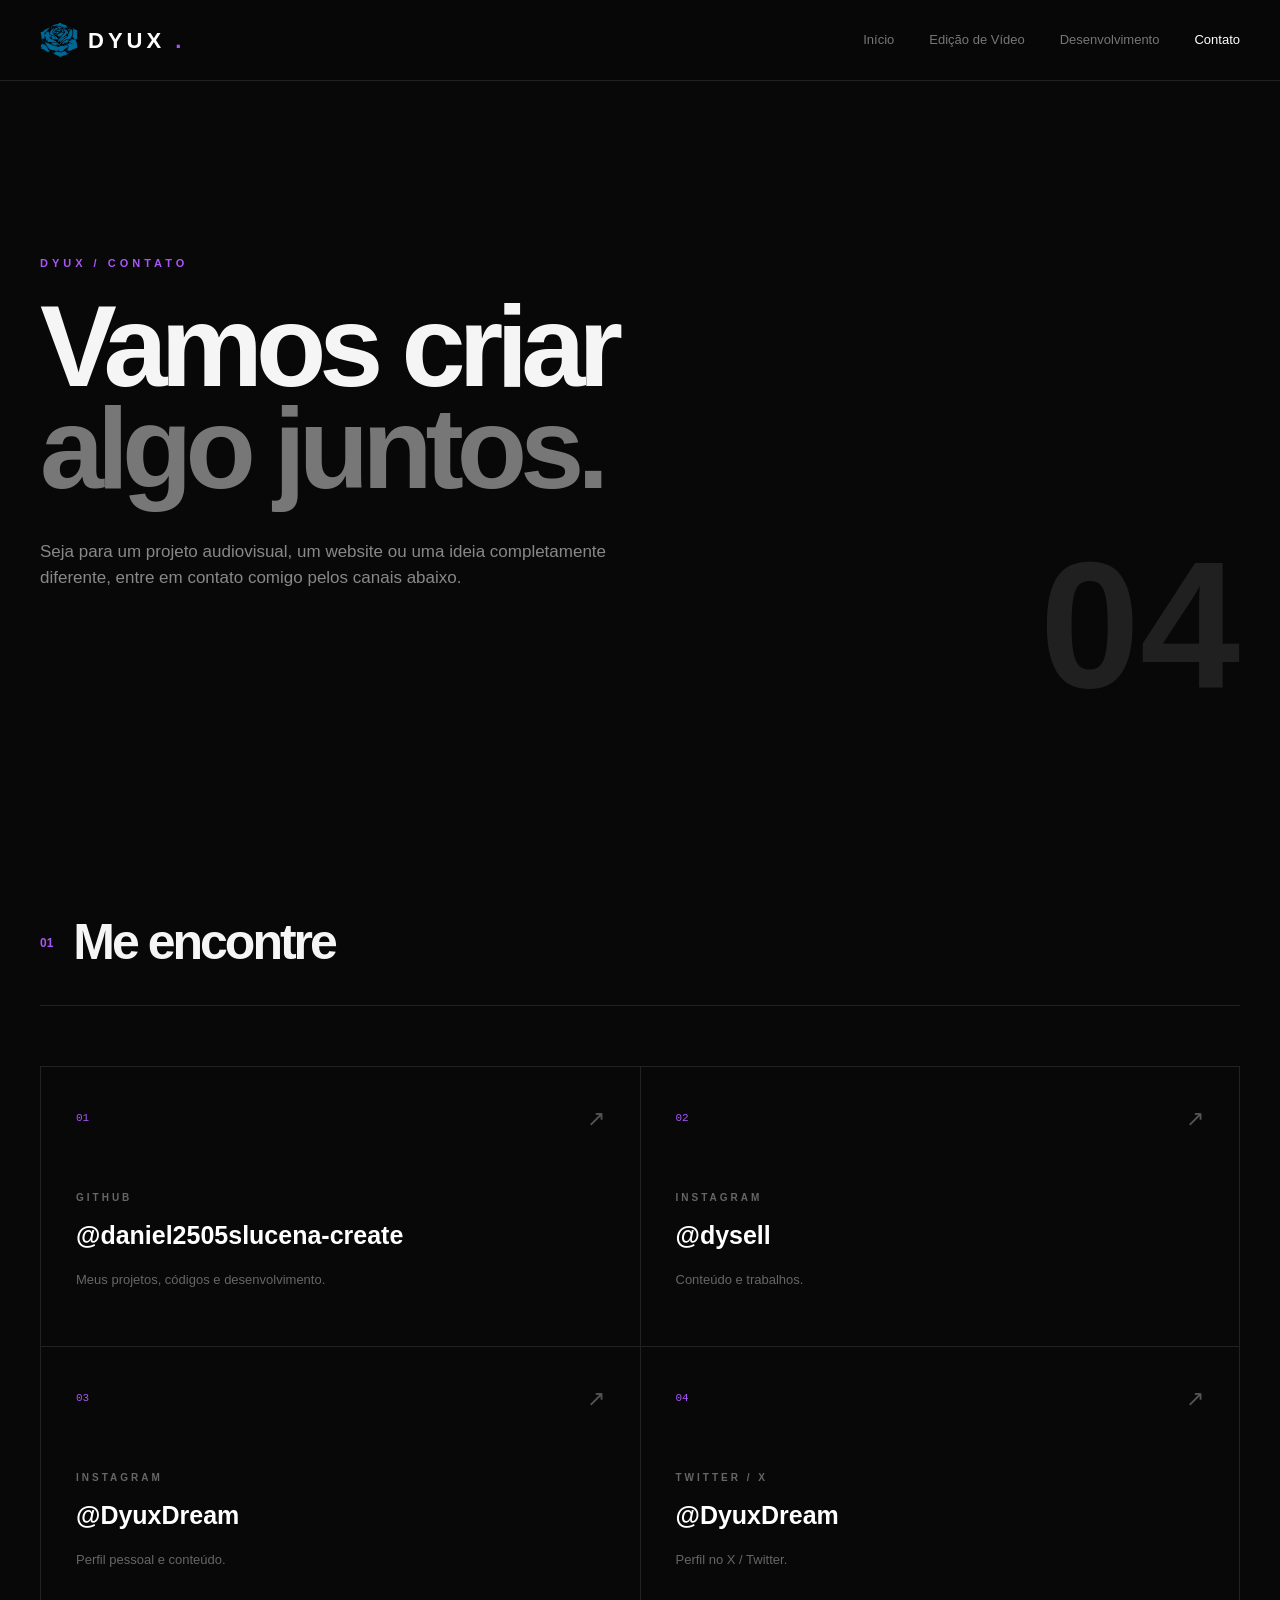
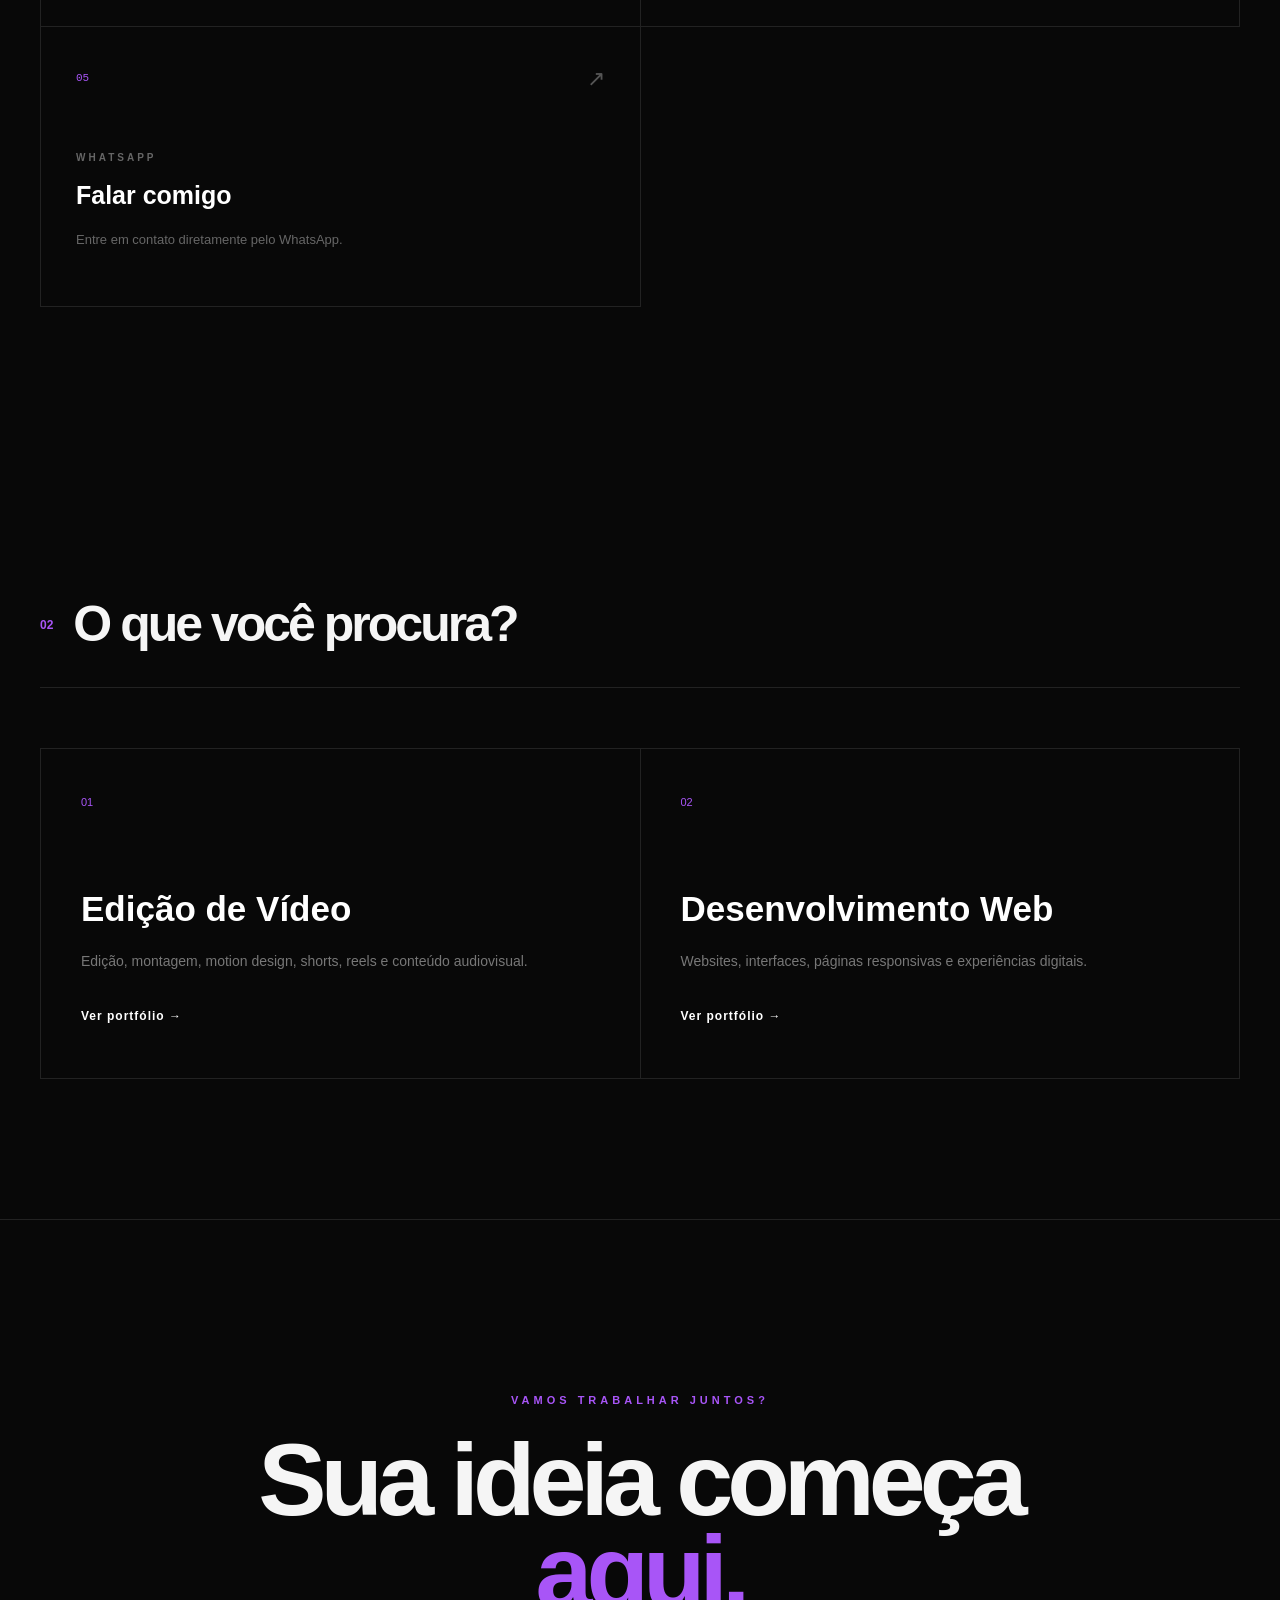
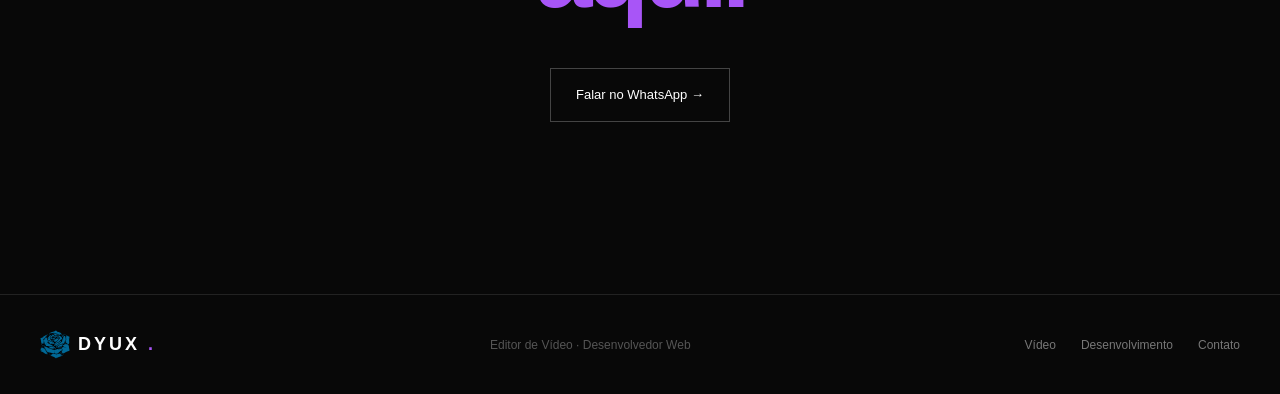
==== contato.html @ d44737e6 "v1" ====
<!DOCTYPE html>
<html lang="pt-BR">

<head>

    <meta charset="UTF-8">

    <meta name="viewport"
        content="width=device-width, initial-scale=1.0">

    <meta name="description"
        content="Entre em contato com Dyux para projetos de edição de vídeo e desenvolvimento web.">

    <title>Dyux — Contato</title>
    <link rel="icon" type="image/png" href="ado.png">

    <link rel="stylesheet" href="contato.css">

</head>


<body>


<header>

    <nav class="navbar">

        <a href="index.html" class="logo">

            <img src="ado.png" alt="Dyux">

            DYUX<span>.</span>

        </a>


        <div class="nav-links">

            <a href="index.html">
                Início
            </a>

            <a href="video.html">
                Edição de Vídeo
            </a>

            <a href="dev.html">
                Desenvolvimento
            </a>

            <a href="contato.html" class="active">
                Contato
            </a>

        </div>

    </nav>

</header>


<main>


<section class="contact-hero">

    <div class="hero-number">
        04
    </div>


    <p class="label">
        DYUX / CONTATO
    </p>


    <h1>

        Vamos criar

        <span>
            algo juntos.
        </span>

    </h1>


    <p class="hero-description">

        Seja para um projeto audiovisual,
        um website ou uma ideia completamente
        diferente, entre em contato comigo
        pelos canais abaixo.

    </p>

</section>


<section class="contacts">


    <div class="section-title">

        <span>
            01
        </span>

        <h2>
            Me encontre
        </h2>

    </div>


    <div class="contact-grid">


        <!-- GITHUB -->

        <a
            href="https://github.com/daniel2505slucena-create"
            target="_blank"
            rel="noopener noreferrer"
            class="contact-card">

            <div class="card-top">

                <span class="card-number">
                    01
                </span>

                <span class="arrow">
                    ↗
                </span>

            </div>


            <p>
                GITHUB
            </p>


            <h3>
                @daniel2505slucena-create
            </h3>


            <span class="card-description">
                Meus projetos, códigos e desenvolvimento.
            </span>

        </a>


        <!-- INSTAGRAM DYSELL -->

        <a
            href="https://instagram.com/dysell"
            target="_blank"
            rel="noopener noreferrer"
            class="contact-card">

            <div class="card-top">

                <span class="card-number">
                    02
                </span>

                <span class="arrow">
                    ↗
                </span>

            </div>


            <p>
                INSTAGRAM
            </p>


            <h3>
                @dysell
            </h3>


            <span class="card-description">
                Conteúdo e trabalhos.
            </span>

        </a>


        <!-- INSTAGRAM DYUXDREAM -->

        <a
            href="https://instagram.com/DyuxDream"
            target="_blank"
            rel="noopener noreferrer"
            class="contact-card">

            <div class="card-top">

                <span class="card-number">
                    03
                </span>

                <span class="arrow">
                    ↗
                </span>

            </div>


            <p>
                INSTAGRAM
            </p>


            <h3>
                @DyuxDream
            </h3>


            <span class="card-description">
                Perfil pessoal e conteúdo.
            </span>

        </a>


        <!-- TWITTER -->

        <a
            href="https://x.com/DyuxDream"
            target="_blank"
            rel="noopener noreferrer"
            class="contact-card">

            <div class="card-top">

                <span class="card-number">
                    04
                </span>

                <span class="arrow">
                    ↗
                </span>

            </div>


            <p>
                TWITTER / X
            </p>


            <h3>
                @DyuxDream
            </h3>


            <span class="card-description">
                Perfil no X / Twitter.
            </span>

        </a>


        <!-- WHATSAPP -->

        <a
            href="https://wa.me/5511976371701"
            target="_blank"
            rel="noopener noreferrer"
            class="contact-card">

            <div class="card-top">

                <span class="card-number">
                    05
                </span>

                <span class="arrow">
                    ↗
                </span>

            </div>


            <p>
                WHATSAPP
            </p>


            <h3>
                Falar comigo
            </h3>


            <span class="card-description">
                Entre em contato diretamente pelo WhatsApp.
            </span>

        </a>


    </div>

</section>


<section class="services">


    <div class="section-title">

        <span>
            02
        </span>

        <h2>
            O que você procura?
        </h2>

    </div>


    <div class="services-grid">


        <a
            href="video.html"
            class="service">

            <span>
                01
            </span>

            <h3>
                Edição de Vídeo
            </h3>

            <p>
                Edição, montagem, motion design,
                shorts, reels e conteúdo audiovisual.
            </p>

            <strong>
                Ver portfólio →
            </strong>

        </a>


        <a
            href="dev.html"
            class="service">

            <span>
                02
            </span>

            <h3>
                Desenvolvimento Web
            </h3>

            <p>
                Websites, interfaces, páginas
                responsivas e experiências digitais.
            </p>

            <strong>
                Ver portfólio →
            </strong>

        </a>


    </div>

</section>


<section class="cta">

    <p class="label">
        VAMOS TRABALHAR JUNTOS?
    </p>


    <h2>

        Sua ideia começa

        <span>
            aqui.
        </span>

    </h2>


    <a
        href="https://wa.me/5511976371701"
        target="_blank"
        rel="noopener noreferrer"
        class="cta-button">

        Falar no WhatsApp →

    </a>

</section>


</main>


<footer>

    <div class="footer-logo">

        <img src="ado.png" alt="Dyux">

        DYUX<span>.</span>

    </div>


    <p>
        Editor de Vídeo · Desenvolvedor Web
    </p>


    <div class="footer-links">

        <a href="video.html">
            Vídeo
        </a>

        <a href="dev.html">
            Desenvolvimento
        </a>

        <a href="contato.html">
            Contato
        </a>

    </div>

</footer>


</body>
</html>
---- contato.css ----
* {
    margin: 0;
    padding: 0;
    box-sizing: border-box;
}

html {
    scroll-behavior: smooth;
}

body {
    background: #080808;
    color: #f5f5f5;

    font-family: Arial, Helvetica, sans-serif;

    line-height: 1.5;
}


/* NAVBAR */

header {
    position: fixed;

    top: 0;
    left: 0;

    width: 100%;

    z-index: 1000;

    background: rgba(8, 8, 8, 0.85);

    backdrop-filter: blur(15px);

    border-bottom: 1px solid #222;
}

.navbar {
    max-width: 1400px;

    height: 80px;

    margin: auto;

    padding: 0 40px;

    display: flex;

    align-items: center;

    justify-content: space-between;
}

.logo {
    display: flex;

    align-items: center;

    gap: 10px;

    color: white;

    text-decoration: none;

    font-size: 22px;

    font-weight: 900;

    letter-spacing: 4px;
}

.logo img {
    width: 38px;
    height: 38px;

    object-fit: contain;
}

.logo span,
.footer-logo span {
    color: #a855f7;
}

.nav-links {
    display: flex;

    gap: 35px;
}

.nav-links a {
    color: #777;

    text-decoration: none;

    font-size: 13px;

    transition: 0.3s;
}

.nav-links a:hover,
.nav-links a.active {
    color: white;
}


/* HERO */

.contact-hero {
    min-height: 85vh;

    max-width: 1400px;

    margin: auto;

    padding: 180px 40px 100px;

    position: relative;

    display: flex;

    flex-direction: column;

    justify-content: center;
}

.label {
    color: #a855f7;

    font-size: 11px;

    font-weight: bold;

    letter-spacing: 4px;

    margin-bottom: 25px;
}

.contact-hero h1 {
    max-width: 1000px;

    font-size: clamp(65px, 9vw, 125px);

    line-height: 0.88;

    letter-spacing: -7px;
}

.contact-hero h1 span {
    display: block;

    color: #777;
}

.hero-description {
    max-width: 600px;

    margin-top: 40px;

    color: #888;

    font-size: 17px;
}

.hero-number {
    position: absolute;

    right: 40px;

    bottom: 50px;

    color: #202020;

    font-size: 180px;

    font-weight: 900;

    line-height: 1;
}


/* SEÇÕES */

.contacts,
.services {
    max-width: 1400px;

    margin: auto;

    padding: 140px 40px;
}

.section-title {
    display: flex;

    align-items: center;

    gap: 20px;

    margin-bottom: 60px;

    padding-bottom: 25px;

    border-bottom: 1px solid #222;
}

.section-title span {
    color: #a855f7;

    font-size: 12px;

    font-weight: bold;
}

.section-title h2 {
    font-size: 50px;

    letter-spacing: -3px;
}


/* CONTATOS */

.contact-grid {
    display: grid;

    grid-template-columns: repeat(2, 1fr);

    border-top: 1px solid #222;

    border-left: 1px solid #222;
}

.contact-card {
    min-height: 280px;

    padding: 35px;

    border-right: 1px solid #222;

    border-bottom: 1px solid #222;

    text-decoration: none;

    color: white;

    transition: 0.4s;
}

.contact-card:hover {
    background: #101010;

    transform: translateY(-5px);
}

.card-top {
    display: flex;

    align-items: center;

    justify-content: space-between;
}

.card-number {
    color: #a855f7;

    font-size: 11px;

    font-family: monospace;
}

.arrow {
    color: #555;

    font-size: 22px;

    transition: 0.3s;
}

.contact-card:hover .arrow {
    color: #a855f7;

    transform: translate(5px, -5px);
}

.contact-card > p {
    margin-top: 55px;

    color: #666;

    font-size: 10px;

    font-weight: bold;

    letter-spacing: 3px;
}

.contact-card h3 {
    margin-top: 12px;

    font-size: 25px;

    word-break: break-word;
}

.card-description {
    display: block;

    margin-top: 15px;

    color: #666;

    font-size: 13px;
}


/* SERVIÇOS */

.services-grid {
    display: grid;

    grid-template-columns: 1fr 1fr;

    border-top: 1px solid #222;

    border-left: 1px solid #222;
}

.service {
    min-height: 330px;

    padding: 40px;

    color: white;

    text-decoration: none;

    border-right: 1px solid #222;

    border-bottom: 1px solid #222;

    transition: 0.4s;
}

.service:hover {
    background: #101010;
}

.service > span {
    color: #a855f7;

    font-size: 11px;
}

.service h3 {
    margin-top: 70px;

    font-size: 35px;
}

.service p {
    max-width: 450px;

    margin-top: 15px;

    color: #777;

    font-size: 14px;
}

.service strong {
    display: block;

    margin-top: 35px;

    font-size: 12px;

    letter-spacing: 1px;
}

.service:hover strong {
    color: #a855f7;
}


/* CTA */

.cta {
    min-height: 75vh;

    padding: 150px 40px;

    border-top: 1px solid #222;

    display: flex;

    flex-direction: column;

    align-items: center;

    justify-content: center;

    text-align: center;
}

.cta h2 {
    max-width: 1000px;

    font-size: clamp(60px, 8vw, 110px);

    line-height: 0.9;

    letter-spacing: -6px;

    margin-bottom: 50px;
}

.cta h2 span {
    display: block;

    color: #a855f7;
}

.cta-button {
    padding: 16px 25px;

    border: 1px solid #444;

    color: white;

    text-decoration: none;

    font-size: 13px;

    transition: 0.3s;
}

.cta-button:hover {
    background: #a855f7;

    border-color: #a855f7;
}


/* FOOTER */

footer {
    min-height: 100px;

    padding: 30px 40px;

    border-top: 1px solid #222;

    display: flex;

    align-items: center;

    justify-content: space-between;

    color: #555;

    font-size: 12px;
}

.footer-logo {
    display: flex;

    align-items: center;

    gap: 8px;

    color: white;

    font-size: 18px;

    font-weight: bold;

    letter-spacing: 3px;
}

.footer-logo img {
    width: 30px;
    height: 30px;

    object-fit: contain;
}

.footer-links {
    display: flex;

    gap: 25px;
}

.footer-links a {
    color: #777;

    text-decoration: none;
}

.footer-links a:hover {
    color: white;
}


/* MOBILE */

@media (max-width: 800px) {

    .navbar {
        padding: 0 20px;
    }

    .nav-links {
        display: none;
    }

    .contact-hero {
        padding: 140px 25px 80px;
    }

    .contact-hero h1 {
        font-size: 58px;

        letter-spacing: -4px;
    }

    .hero-number {
        font-size: 100px;

        right: 20px;
    }

    .contacts,
    .services {
        padding: 100px 25px;
    }

    .section-title h2 {
        font-size: 40px;
    }

    .contact-grid,
    .services-grid {
        grid-template-columns: 1fr;
    }

    .contact-card {
        min-height: 240px;
    }

    .service {
        min-height: 280px;
    }

    .cta {
        padding: 120px 25px;
    }

    .cta h2 {
        font-size: 58px;

        letter-spacing: -4px;
    }

    footer {
        padding: 30px 25px;

        flex-direction: column;

        gap: 20px;
    }

}
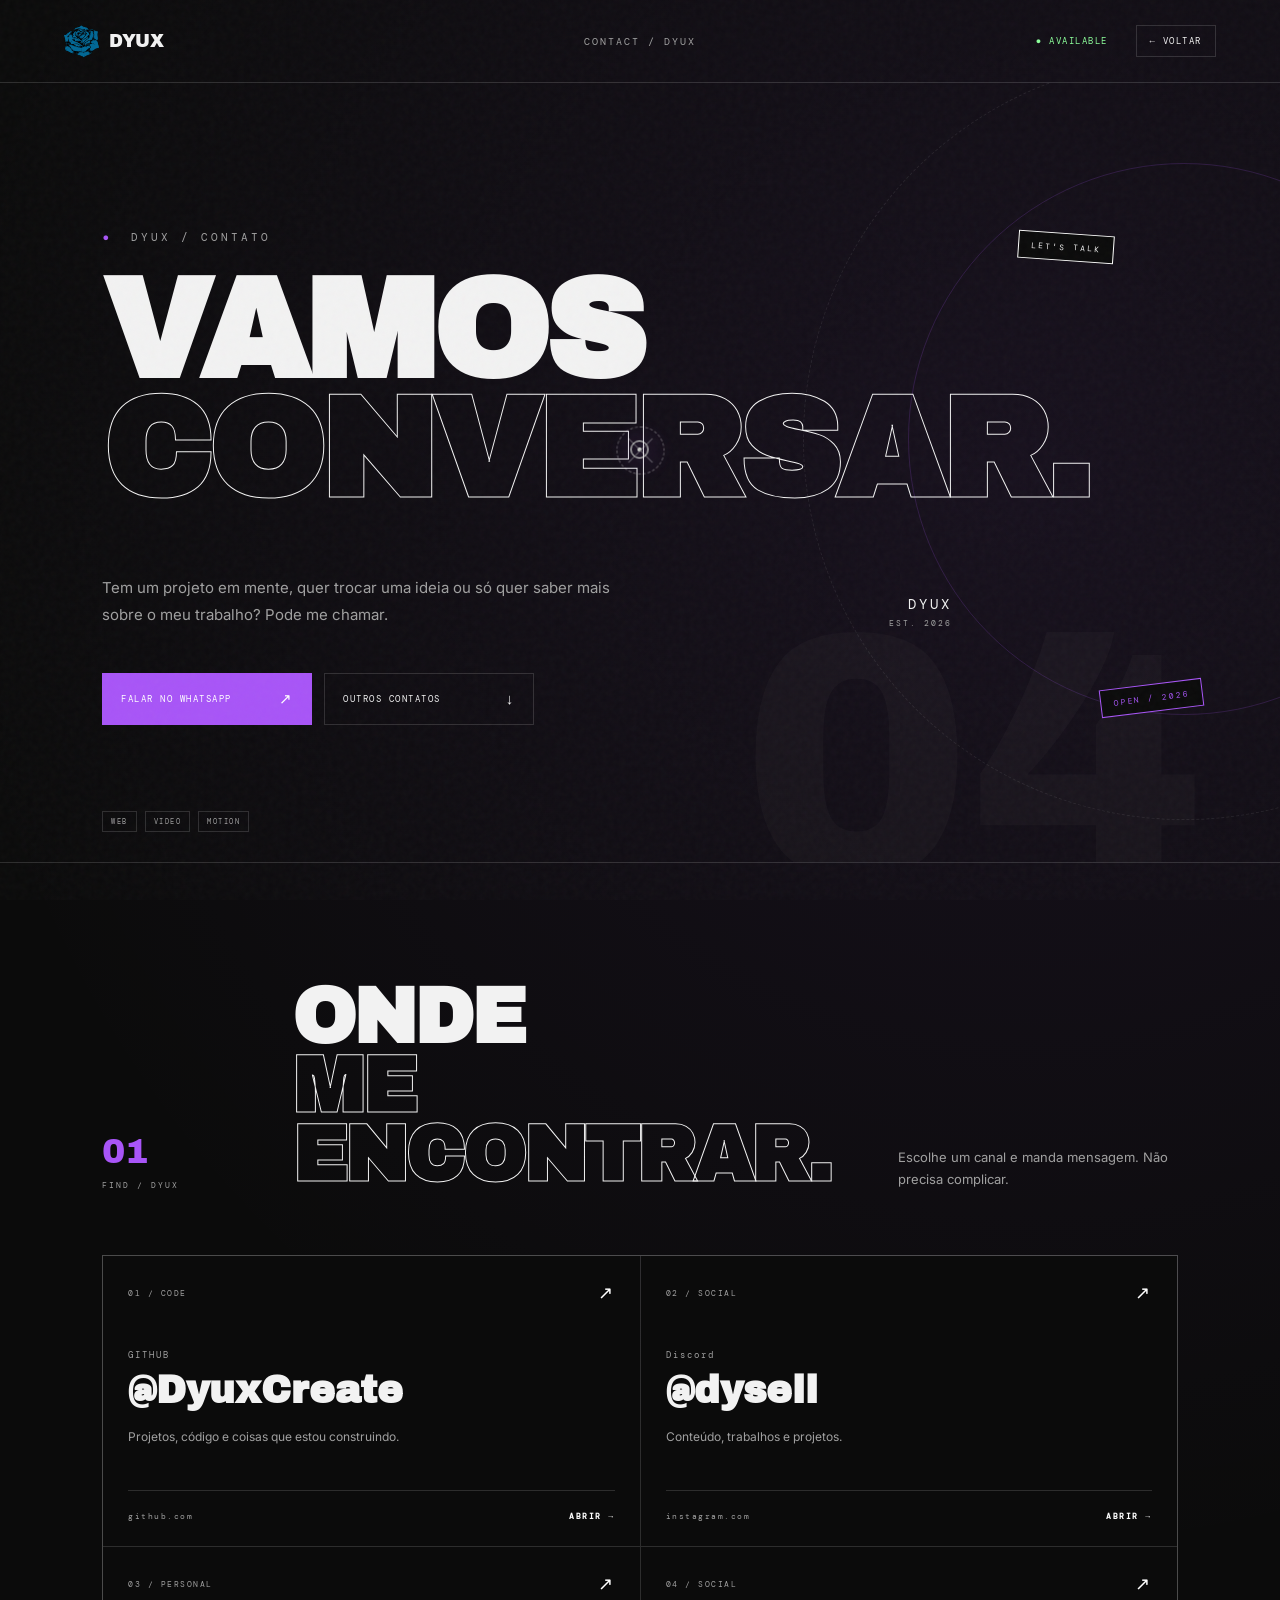
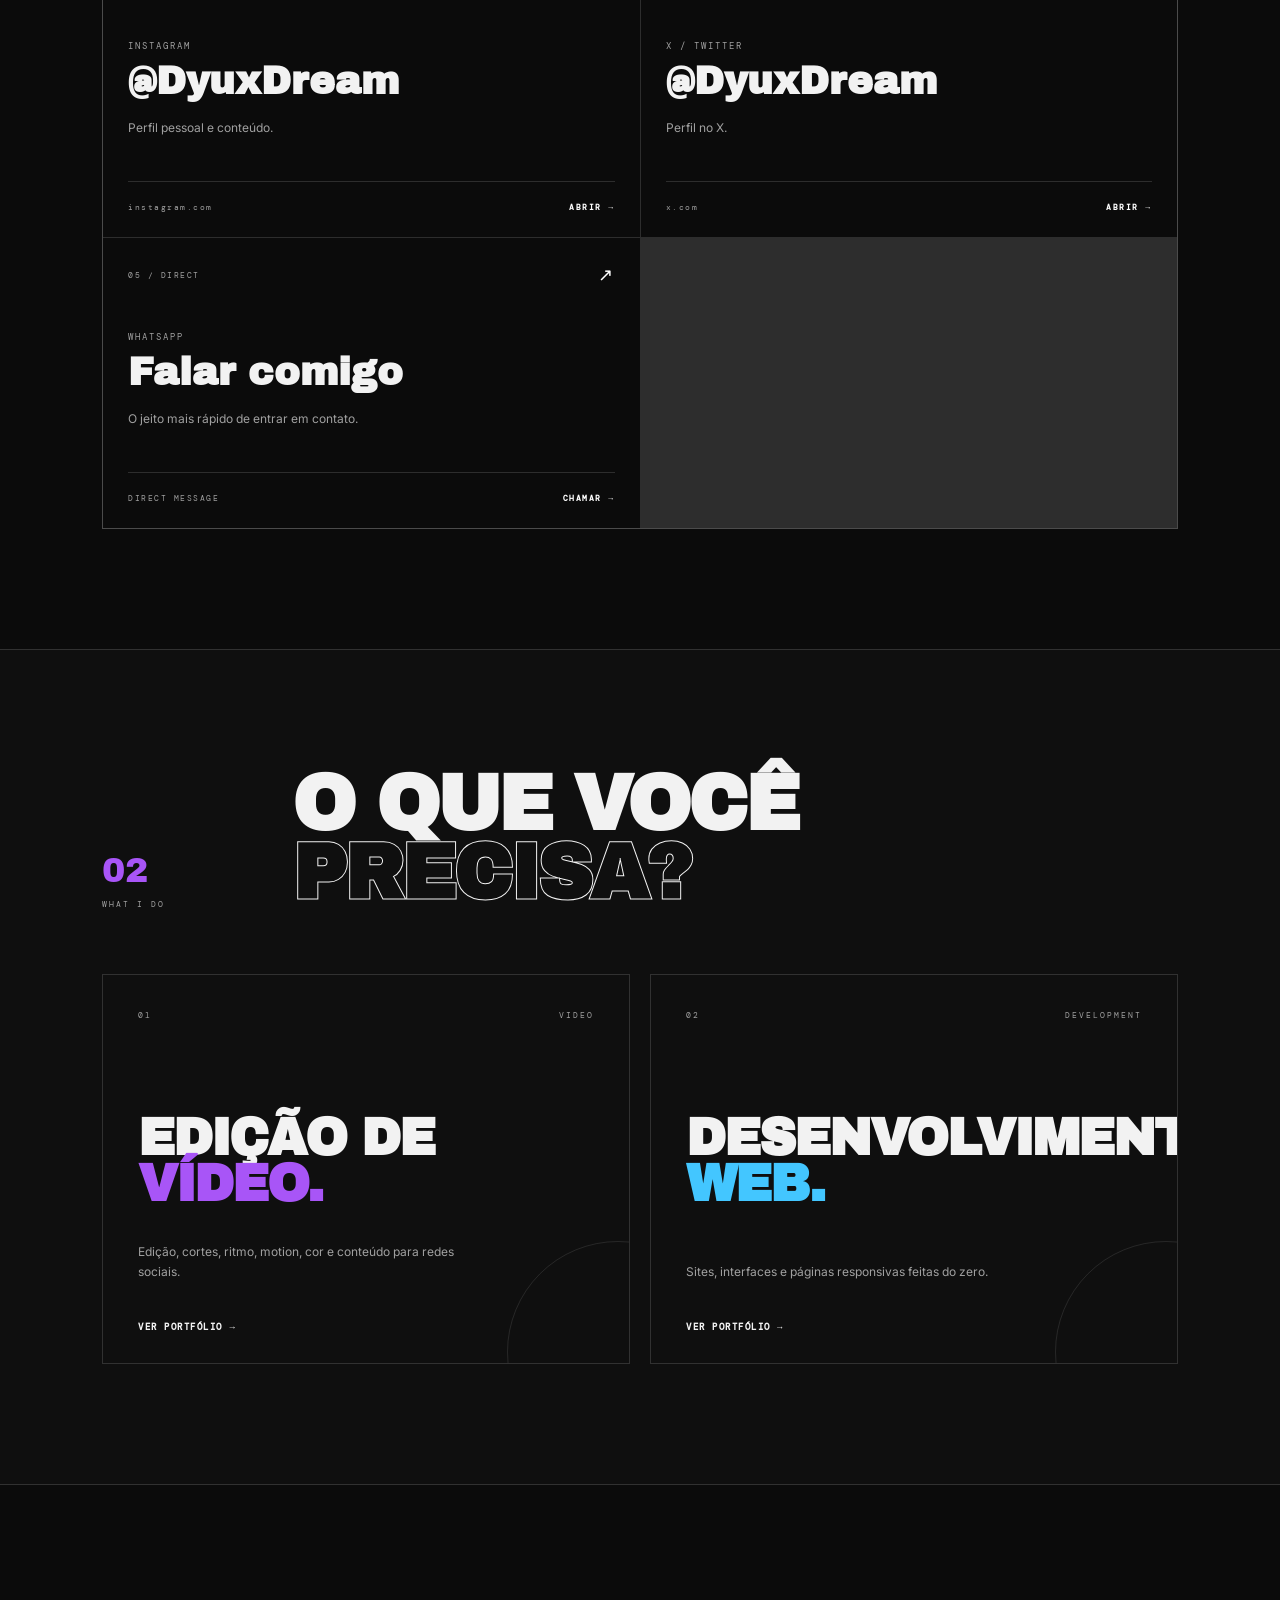
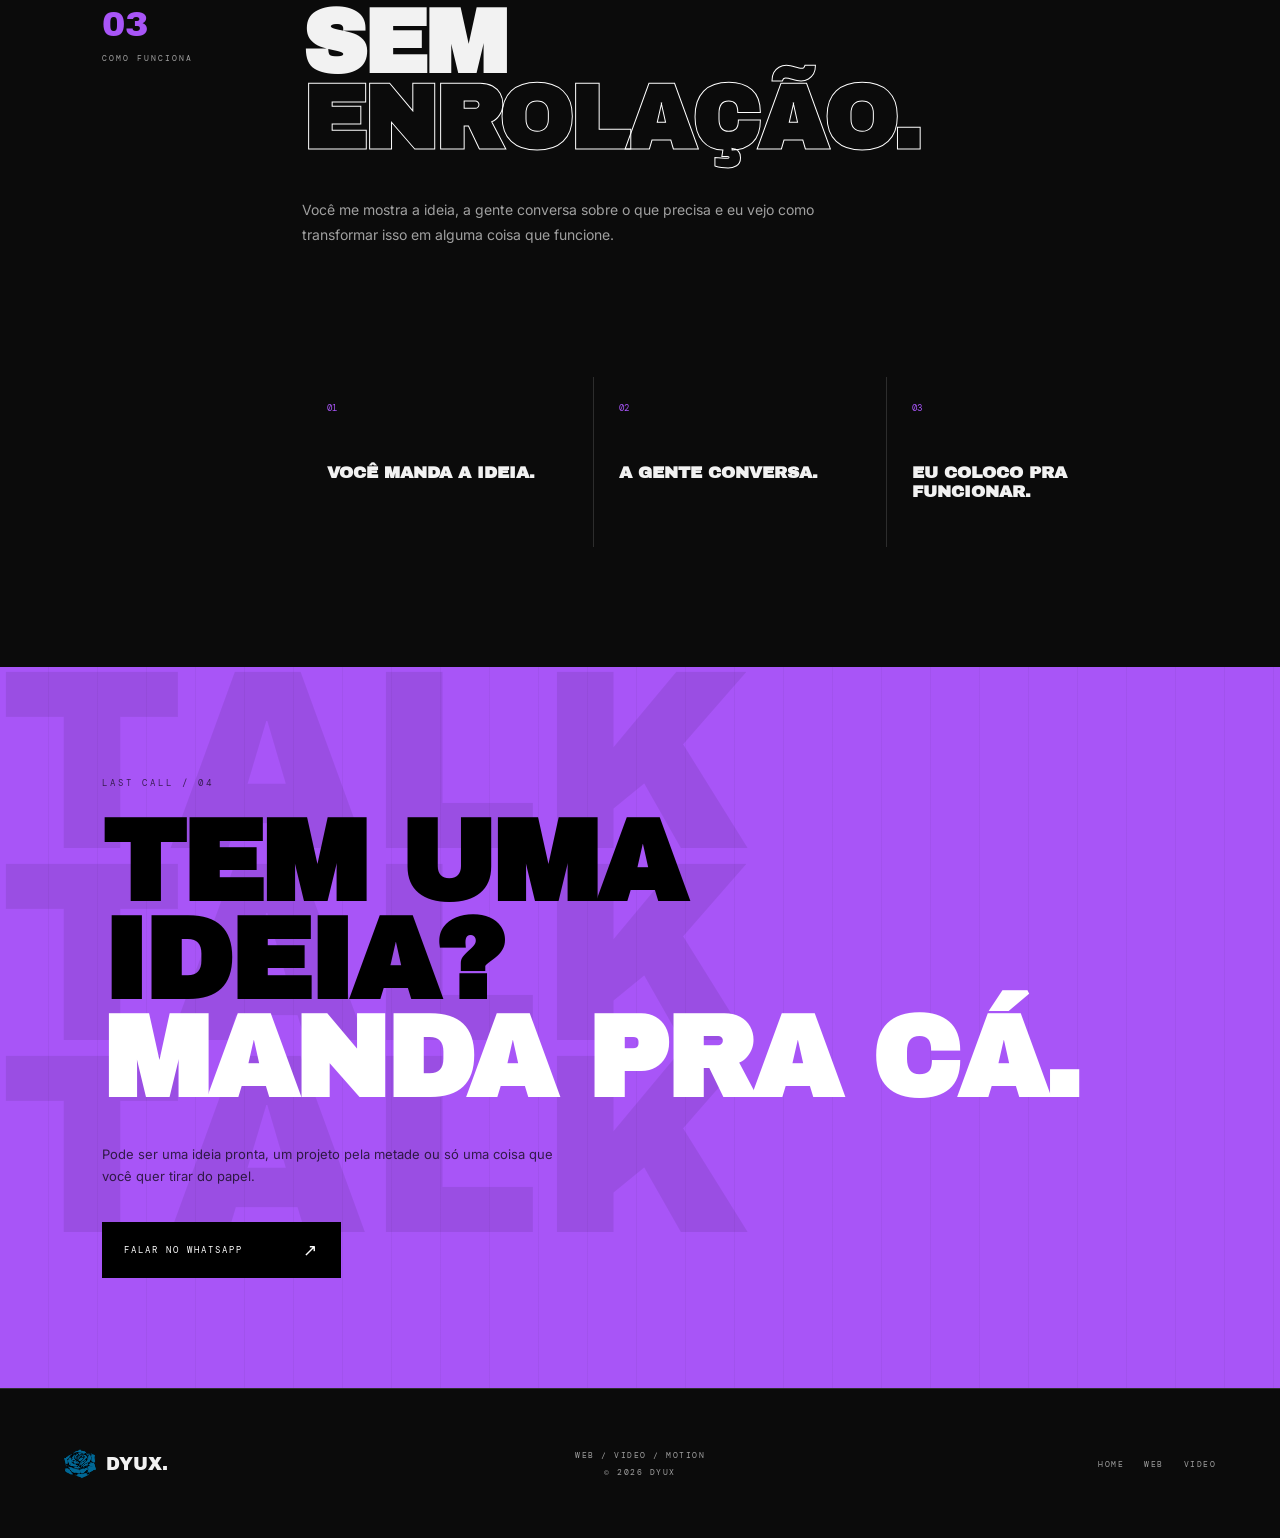
==== commit 122b0af5: "v2" ====
--- a/contato.html
+++ b/contato.html
@@ -9,12 +9,16 @@
         content="width=device-width, initial-scale=1.0">
 
     <meta name="description"
-        content="Entre em contato com Dyux para projetos de edição de vídeo e desenvolvimento web.">
-
-    <title>Dyux — Contato</title>
-    <link rel="icon" type="image/png" href="ado.png">
-
-    <link rel="stylesheet" href="contato.css">
+        content="Entre em contato com DYUX para projetos de desenvolvimento web, edição de vídeo e motion design.">
+
+    <title>DYUX — Contato</title>
+
+    <link rel="icon"
+        type="image/png"
+        href="ado.png">
+
+    <link rel="stylesheet"
+        href="contato.css">
 
 </head>
 
@@ -22,37 +26,55 @@
 <body>
 
 
-<header>
+<!-- =========================================================
+     HEADER
+========================================================= -->
+
+<header class="site-header">
 
     <nav class="navbar">
 
-        <a href="index.html" class="logo">
-
-            <img src="ado.png" alt="Dyux">
-
-            DYUX<span>.</span>
+
+        <a href="index.html"
+            class="logo"
+            aria-label="Voltar para o início">
+
+            <img src="ado.png"
+                alt="DYUX"
+                class="logo-image">
+
+            <span class="logo-name">
+                DYUX
+            </span>
 
         </a>
 
 
-        <div class="nav-links">
-
-            <a href="index.html">
-                Início
+
+        <div class="nav-center">
+
+            <span>
+                CONTACT / DYUX
+            </span>
+
+        </div>
+
+
+
+        <div class="nav-right">
+
+            <span class="status">
+                ● AVAILABLE
+            </span>
+
+            <a href="index.html"
+                class="back-link"
+                data-cursor="BACK">
+
+                ← VOLTAR
+
             </a>
 
-            <a href="video.html">
-                Edição de Vídeo
-            </a>
-
-            <a href="dev.html">
-                Desenvolvimento
-            </a>
-
-            <a href="contato.html" class="active">
-                Contato
-            </a>
-
         </div>
 
     </nav>
@@ -60,398 +82,1240 @@
 </header>
 
 
+
 <main>
 
 
+<!-- =========================================================
+     HERO
+========================================================= -->
+
 <section class="contact-hero">
+
 
     <div class="hero-number">
         04
     </div>
 
 
-    <p class="label">
-        DYUX / CONTATO
-    </p>
-
-
-    <h1>
-
-        Vamos criar
+
+    <div class="hero-sticker sticker-top">
+        LET'S TALK
+    </div>
+
+
+
+    <div class="hero-sticker sticker-side">
+        OPEN / 2026
+    </div>
+
+
+
+    <div class="hero-content">
+
+
+        <p class="hero-label">
+            DYUX / CONTATO
+        </p>
+
+
+
+        <h1>
+
+            VAMOS
+
+            <span>
+                CONVERSAR.
+            </span>
+
+        </h1>
+
+
+
+        <div class="hero-bottom">
+
+
+            <p class="hero-description">
+
+                Tem um projeto em mente,
+                quer trocar uma ideia ou só
+                quer saber mais sobre o meu trabalho?
+
+                Pode me chamar.
+
+            </p>
+
+
+
+            <div class="hero-signature">
+
+                <span>
+                    DYUX
+                </span>
+
+                <small>
+                    EST. 2026
+                </small>
+
+            </div>
+
+
+        </div>
+
+
+
+        <div class="hero-actions">
+
+
+            <a href="https://wa.me/5511976371701"
+                target="_blank"
+                rel="noopener noreferrer"
+                class="button button-primary"
+                data-cursor="CHAT">
+
+                FALAR NO WHATSAPP
+
+                <span>
+                    ↗
+                </span>
+
+            </a>
+
+
+            <a href="#contatos"
+                class="button button-secondary"
+                data-cursor="VIEW">
+
+                OUTROS CONTATOS
+
+                <span>
+                    ↓
+                </span>
+
+            </a>
+
+
+        </div>
+
+
+    </div>
+
+
+
+    <div class="hero-tag">
 
         <span>
-            algo juntos.
+            WEB
         </span>
 
-    </h1>
-
-
-    <p class="hero-description">
-
-        Seja para um projeto audiovisual,
-        um website ou uma ideia completamente
-        diferente, entre em contato comigo
-        pelos canais abaixo.
-
-    </p>
+        <span>
+            VIDEO
+        </span>
+
+        <span>
+            MOTION
+        </span>
+
+    </div>
+
 
 </section>
 
 
-<section class="contacts">
-
-
-    <div class="section-title">
-
-        <span>
-            01
-        </span>
+
+<!-- =========================================================
+     CONTATOS
+========================================================= -->
+
+<section class="contacts"
+    id="contatos">
+
+
+    <div class="section-header">
+
+
+        <div>
+
+            <span class="section-number">
+                01
+            </span>
+
+            <p class="section-label">
+                FIND / DYUX
+            </p>
+
+        </div>
+
+
 
         <h2>
-            Me encontre
+
+            ONDE
+
+            <span>
+                ME ENCONTRAR.
+            </span>
+
         </h2>
 
-    </div>
+
+
+        <p class="section-description">
+
+            Escolhe um canal e manda mensagem.
+            Não precisa complicar.
+
+        </p>
+
+
+    </div>
+
 
 
     <div class="contact-grid">
 
 
-        <!-- GITHUB -->
-
-        <a
-            href="https://github.com/daniel2505slucena-create"
+        <!-- =================================================
+             GITHUB
+        ================================================== -->
+
+        <a href="https://github.com/DyuxCreate"
             target="_blank"
             rel="noopener noreferrer"
-            class="contact-card">
+            class="contact-card contact-github"
+            data-cursor="OPEN">
+
 
             <div class="card-top">
 
-                <span class="card-number">
-                    01
-                </span>
-
-                <span class="arrow">
+                <span>
+                    01 / CODE
+                </span>
+
+                <span>
                     ↗
                 </span>
 
             </div>
 
 
-            <p>
-                GITHUB
-            </p>
-
-
-            <h3>
-                @daniel2505slucena-create
-            </h3>
-
-
-            <span class="card-description">
-                Meus projetos, códigos e desenvolvimento.
-            </span>
+
+            <div class="card-main">
+
+                <p>
+                    GITHUB
+                </p>
+
+
+                <h3>
+                    @DyuxCreate
+                </h3>
+
+
+                <span>
+                    Projetos, código e coisas que estou construindo.
+                </span>
+
+            </div>
+
+
+
+            <div class="card-footer">
+
+                <span>
+                    github.com
+                </span>
+
+                <strong>
+                    ABRIR →
+                </strong>
+
+            </div>
+
 
         </a>
 
 
-        <!-- INSTAGRAM DYSELL -->
-
-        <a
-            href="https://instagram.com/dysell"
+
+        <!-- =================================================
+             INSTAGRAM DYSELL
+        ================================================== -->
+
+        <a href="https://discord.gg/wyyPSQr9gv"
             target="_blank"
             rel="noopener noreferrer"
-            class="contact-card">
+            class="contact-card contact-purple"
+            data-cursor="OPEN">
+
 
             <div class="card-top">
 
-                <span class="card-number">
-                    02
-                </span>
-
-                <span class="arrow">
+                <span>
+                    02 / SOCIAL
+                </span>
+
+                <span>
                     ↗
                 </span>
 
             </div>
 
 
-            <p>
-                INSTAGRAM
-            </p>
-
-
-            <h3>
-                @dysell
-            </h3>
-
-
-            <span class="card-description">
-                Conteúdo e trabalhos.
-            </span>
+
+            <div class="card-main">
+
+                <p>
+                    Discord
+                </p>
+
+
+                <h3>
+                    @dysell
+                </h3>
+
+
+                <span>
+                    Conteúdo, trabalhos e projetos.
+                </span>
+
+            </div>
+
+
+
+            <div class="card-footer">
+
+                <span>
+                    instagram.com
+                </span>
+
+                <strong>
+                    ABRIR →
+                </strong>
+
+            </div>
+
 
         </a>
 
 
-        <!-- INSTAGRAM DYUXDREAM -->
-
-        <a
-            href="https://instagram.com/DyuxDream"
+
+        <!-- =================================================
+             DYUXDREAM
+        ================================================== -->
+
+        <a href="https://instagram.com/DyuxDream"
             target="_blank"
             rel="noopener noreferrer"
-            class="contact-card">
+            class="contact-card"
+            data-cursor="OPEN">
+
 
             <div class="card-top">
 
-                <span class="card-number">
-                    03
-                </span>
-
-                <span class="arrow">
+                <span>
+                    03 / PERSONAL
+                </span>
+
+                <span>
                     ↗
                 </span>
 
             </div>
 
 
-            <p>
-                INSTAGRAM
-            </p>
-
-
-            <h3>
-                @DyuxDream
-            </h3>
-
-
-            <span class="card-description">
-                Perfil pessoal e conteúdo.
-            </span>
+
+            <div class="card-main">
+
+                <p>
+                    INSTAGRAM
+                </p>
+
+
+                <h3>
+                    @DyuxDream
+                </h3>
+
+
+                <span>
+                    Perfil pessoal e conteúdo.
+                </span>
+
+            </div>
+
+
+
+            <div class="card-footer">
+
+                <span>
+                    instagram.com
+                </span>
+
+                <strong>
+                    ABRIR →
+                </strong>
+
+            </div>
+
 
         </a>
 
 
-        <!-- TWITTER -->
-
-        <a
-            href="https://x.com/DyuxDream"
+
+        <!-- =================================================
+             X
+        ================================================== -->
+
+        <a href="https://x.com/DyuxDream"
             target="_blank"
             rel="noopener noreferrer"
-            class="contact-card">
+            class="contact-card"
+            data-cursor="OPEN">
+
 
             <div class="card-top">
 
-                <span class="card-number">
-                    04
-                </span>
-
-                <span class="arrow">
+                <span>
+                    04 / SOCIAL
+                </span>
+
+                <span>
                     ↗
                 </span>
 
             </div>
 
 
-            <p>
-                TWITTER / X
-            </p>
-
-
-            <h3>
-                @DyuxDream
-            </h3>
-
-
-            <span class="card-description">
-                Perfil no X / Twitter.
-            </span>
+
+            <div class="card-main">
+
+                <p>
+                    X / TWITTER
+                </p>
+
+
+                <h3>
+                    @DyuxDream
+                </h3>
+
+
+                <span>
+                    Perfil no X.
+                </span>
+
+            </div>
+
+
+
+            <div class="card-footer">
+
+                <span>
+                    x.com
+                </span>
+
+                <strong>
+                    ABRIR →
+                </strong>
+
+            </div>
+
 
         </a>
 
 
-        <!-- WHATSAPP -->
-
-        <a
-            href="https://wa.me/5511976371701"
+
+        <!-- =================================================
+             WHATSAPP
+        ================================================== -->
+
+        <a href="https://wa.me/5511976371701"
             target="_blank"
             rel="noopener noreferrer"
-            class="contact-card">
+            class="contact-card contact-whatsapp"
+            data-cursor="CHAT">
+
 
             <div class="card-top">
 
-                <span class="card-number">
-                    05
-                </span>
-
-                <span class="arrow">
+                <span>
+                    05 / DIRECT
+                </span>
+
+                <span>
                     ↗
                 </span>
 
             </div>
 
 
+
+            <div class="card-main">
+
+                <p>
+                    WHATSAPP
+                </p>
+
+
+                <h3>
+                    Falar comigo
+                </h3>
+
+
+                <span>
+                    O jeito mais rápido de entrar em contato.
+                </span>
+
+            </div>
+
+
+
+            <div class="card-footer">
+
+                <span>
+                    DIRECT MESSAGE
+                </span>
+
+                <strong>
+                    CHAMAR →
+                </strong>
+
+            </div>
+
+
+        </a>
+
+
+    </div>
+
+
+</section>
+
+
+
+<!-- =========================================================
+     SERVIÇOS
+========================================================= -->
+
+<section class="services">
+
+
+    <div class="section-header">
+
+
+        <div>
+
+            <span class="section-number">
+                02
+            </span>
+
+            <p class="section-label">
+                WHAT I DO
+            </p>
+
+        </div>
+
+
+
+        <h2>
+
+            O QUE VOCÊ
+
+            <span>
+                PRECISA?
+            </span>
+
+        </h2>
+
+
+
+    </div>
+
+
+
+    <div class="services-grid">
+
+
+        <!-- VIDEO -->
+
+        <a href="video.html"
+            class="service service-video"
+            data-cursor="WATCH">
+
+
+            <div class="service-top">
+
+                <span>
+                    01
+                </span>
+
+                <span>
+                    VIDEO
+                </span>
+
+            </div>
+
+
+
+            <h3>
+                EDIÇÃO DE
+                <span>VÍDEO.</span>
+            </h3>
+
+
+
             <p>
-                WHATSAPP
+
+                Edição, cortes, ritmo,
+                motion, cor e conteúdo
+                para redes sociais.
+
             </p>
 
 
+
+            <strong>
+                VER PORTFÓLIO →
+            </strong>
+
+
+        </a>
+
+
+
+        <!-- WEB -->
+
+        <a href="dev.html"
+            class="service service-web"
+            data-cursor="OPEN">
+
+
+            <div class="service-top">
+
+                <span>
+                    02
+                </span>
+
+                <span>
+                    DEVELOPMENT
+                </span>
+
+            </div>
+
+
+
             <h3>
-                Falar comigo
+                DESENVOLVIMENTO
+                <span>WEB.</span>
             </h3>
 
 
-            <span class="card-description">
-                Entre em contato diretamente pelo WhatsApp.
+
+            <p>
+
+                Sites, interfaces e páginas
+                responsivas feitas do zero.
+
+            </p>
+
+
+
+            <strong>
+                VER PORTFÓLIO →
+            </strong>
+
+
+        </a>
+
+
+    </div>
+
+
+</section>
+
+
+
+<!-- =========================================================
+     COMO TRABALHO
+========================================================= -->
+
+<section class="process">
+
+
+    <div class="process-label">
+
+        <span>
+            03
+        </span>
+
+        <p>
+            COMO FUNCIONA
+        </p>
+
+    </div>
+
+
+
+    <div class="process-content">
+
+
+        <h2>
+
+            SEM
+
+            <span>
+                ENROLAÇÃO.
             </span>
 
-        </a>
-
-
-    </div>
-
-</section>
-
-
-<section class="services">
-
-
-    <div class="section-title">
-
-        <span>
-            02
-        </span>
-
-        <h2>
-            O que você procura?
         </h2>
 
-    </div>
-
-
-    <div class="services-grid">
-
-
-        <a
-            href="video.html"
-            class="service">
+
+
+        <p>
+
+            Você me mostra a ideia,
+            a gente conversa sobre o que precisa
+            e eu vejo como transformar isso
+            em alguma coisa que funcione.
+
+        </p>
+
+
+    </div>
+
+
+
+    <div class="process-steps">
+
+
+        <div class="process-step">
 
             <span>
                 01
             </span>
 
             <h3>
-                Edição de Vídeo
+                VOCÊ MANDA A IDEIA.
             </h3>
 
-            <p>
-                Edição, montagem, motion design,
-                shorts, reels e conteúdo audiovisual.
-            </p>
-
-            <strong>
-                Ver portfólio →
-            </strong>
-
-        </a>
-
-
-        <a
-            href="dev.html"
-            class="service">
+        </div>
+
+
+
+        <div class="process-step">
 
             <span>
                 02
             </span>
 
             <h3>
-                Desenvolvimento Web
+                A GENTE CONVERSA.
             </h3>
 
-            <p>
-                Websites, interfaces, páginas
-                responsivas e experiências digitais.
-            </p>
-
-            <strong>
-                Ver portfólio →
-            </strong>
-
-        </a>
-
-
-    </div>
+        </div>
+
+
+
+        <div class="process-step">
+
+            <span>
+                03
+            </span>
+
+            <h3>
+                EU COLOCO PRA FUNCIONAR.
+            </h3>
+
+        </div>
+
+
+    </div>
+
 
 </section>
 
 
+
+<!-- =========================================================
+     CTA
+========================================================= -->
+
 <section class="cta">
 
-    <p class="label">
-        VAMOS TRABALHAR JUNTOS?
+
+    <div class="cta-background">
+
+        <span>
+            TALK
+        </span>
+
+        <span>
+            TALK
+        </span>
+
+        <span>
+            TALK
+        </span>
+
+    </div>
+
+
+
+    <p class="cta-label">
+        LAST CALL / 04
     </p>
 
 
+
     <h2>
 
-        Sua ideia começa
+        TEM UMA IDEIA?
 
         <span>
-            aqui.
+            MANDA PRA CÁ.
         </span>
 
     </h2>
 
 
-    <a
-        href="https://wa.me/5511976371701"
+
+    <p class="cta-description">
+
+        Pode ser uma ideia pronta,
+        um projeto pela metade ou só
+        uma coisa que você quer tirar do papel.
+
+    </p>
+
+
+
+    <a href="https://wa.me/5511976371701"
         target="_blank"
         rel="noopener noreferrer"
-        class="cta-button">
-
-        Falar no WhatsApp →
+        class="cta-button"
+        data-cursor="CHAT">
+
+        FALAR NO WHATSAPP
+
+        <span>
+            ↗
+        </span>
 
     </a>
 
+
 </section>
 
 
 </main>
 
 
-<footer>
+
+<!-- =========================================================
+     FOOTER
+========================================================= -->
+
+<footer class="footer">
+
 
     <div class="footer-logo">
 
-        <img src="ado.png" alt="Dyux">
-
-        DYUX<span>.</span>
-
-    </div>
-
-
-    <p>
-        Editor de Vídeo · Desenvolvedor Web
-    </p>
+        <img src="ado.png"
+            alt="DYUX"
+            class="logo-image">
+
+        <span>
+            DYUX.
+        </span>
+
+    </div>
+
+
+
+    <div class="footer-center">
+
+        <span>
+            WEB / VIDEO / MOTION
+        </span>
+
+        <span>
+            © 2026 DYUX
+        </span>
+
+    </div>
+
 
 
     <div class="footer-links">
 
-        <a href="video.html">
-            Vídeo
+        <a href="index.html"
+            data-cursor="BACK">
+            HOME
         </a>
 
-        <a href="dev.html">
-            Desenvolvimento
+        <a href="dev.html"
+            data-cursor="OPEN">
+            WEB
         </a>
 
-        <a href="contato.html">
-            Contato
+        <a href="video.html"
+            data-cursor="WATCH">
+            VIDEO
         </a>
 
     </div>
 
+
 </footer>
 
 
+
+<!-- =========================================================
+     CURSOR DYUX
+========================================================= -->
+
+<div class="dyux-cursor">
+
+
+    <div class="cursor-trail"></div>
+
+
+    <div class="cursor-orbit"></div>
+
+
+    <div class="cursor-cross cursor-cross-x"></div>
+
+
+    <div class="cursor-cross cursor-cross-y"></div>
+
+
+    <div class="cursor-main">
+
+        <span></span>
+
+    </div>
+
+
+    <div class="cursor-label">
+
+        <span>
+            VIEW
+        </span>
+
+    </div>
+
+
+</div>
+
+
+
+<!-- =========================================================
+     CURSOR SCRIPT
+========================================================= -->
+
+<script>
+
+const cursor =
+    document.querySelector(".dyux-cursor");
+
+
+let mouseX =
+    window.innerWidth / 2;
+
+let mouseY =
+    window.innerHeight / 2;
+
+
+let currentX =
+    mouseX;
+
+let currentY =
+    mouseY;
+
+
+let previousX =
+    mouseX;
+
+let previousY =
+    mouseY;
+
+
+
+/* =========================================================
+   MOVIMENTO
+========================================================= */
+
+document.addEventListener(
+    "mousemove",
+    (event) => {
+
+        mouseX =
+            event.clientX;
+
+        mouseY =
+            event.clientY;
+
+    }
+);
+
+
+
+function animateCursor() {
+
+
+    const dx =
+        mouseX - currentX;
+
+    const dy =
+        mouseY - currentY;
+
+
+
+    currentX +=
+        dx * 0.16;
+
+    currentY +=
+        dy * 0.16;
+
+
+
+    const velocityX =
+        mouseX - previousX;
+
+    const velocityY =
+        mouseY - previousY;
+
+
+
+    const speed =
+        Math.min(
+
+            Math.sqrt(
+
+                velocityX *
+                velocityX +
+
+                velocityY *
+                velocityY
+
+            ),
+
+            35
+
+        );
+
+
+
+    const stretch =
+        1 + speed * 0.018;
+
+
+
+    const angle =
+        Math.atan2(
+            velocityY,
+            velocityX
+        ) *
+        180 /
+        Math.PI;
+
+
+
+    cursor.style.left =
+        `${currentX}px`;
+
+    cursor.style.top =
+        `${currentY}px`;
+
+
+
+    cursor.style.setProperty(
+        "--cursor-speed",
+        speed
+    );
+
+
+    cursor.style.setProperty(
+        "--cursor-angle",
+        `${angle}deg`
+    );
+
+
+    cursor.style.setProperty(
+        "--cursor-stretch",
+        stretch
+    );
+
+
+
+    previousX =
+        mouseX;
+
+    previousY =
+        mouseY;
+
+
+
+    requestAnimationFrame(
+        animateCursor
+    );
+
+}
+
+
+
+animateCursor();
+
+
+
+/* =========================================================
+   HOVER
+========================================================= */
+
+document
+    .querySelectorAll("a, button")
+    .forEach(element => {
+
+
+        element.addEventListener(
+            "mouseenter",
+            () => {
+
+
+                cursor.classList.add(
+                    "cursor-hover"
+                );
+
+
+                const label =
+                    element.dataset.cursor ||
+                    "VIEW";
+
+
+                const labelElement =
+                    cursor.querySelector(
+                        ".cursor-label span"
+                    );
+
+
+                if (labelElement) {
+
+                    labelElement.textContent =
+                        label;
+
+                }
+
+            }
+        );
+
+
+
+        element.addEventListener(
+            "mouseleave",
+            () => {
+
+
+                cursor.classList.remove(
+                    "cursor-hover"
+                );
+
+
+                const labelElement =
+                    cursor.querySelector(
+                        ".cursor-label span"
+                    );
+
+
+                if (labelElement) {
+
+                    labelElement.textContent =
+                        "VIEW";
+
+                }
+
+            }
+        );
+
+    });
+
+
+
+/* =========================================================
+   CLIQUE
+========================================================= */
+
+document.addEventListener(
+    "mousedown",
+    () => {
+
+        cursor.classList.add(
+            "cursor-click"
+        );
+
+    }
+);
+
+
+
+document.addEventListener(
+    "mouseup",
+    () => {
+
+        cursor.classList.remove(
+            "cursor-click"
+        );
+
+    }
+);
+
+
+
+/* =========================================================
+   FORA DA JANELA
+========================================================= */
+
+document.addEventListener(
+    "mouseleave",
+    () => {
+
+        cursor.classList.add(
+            "cursor-hidden"
+        );
+
+    }
+);
+
+
+
+document.addEventListener(
+    "mouseenter",
+    () => {
+
+        cursor.classList.remove(
+            "cursor-hidden"
+        );
+
+    }
+);
+
+
+
+/* =========================================================
+   MOBILE
+========================================================= */
+
+if (
+    window.matchMedia(
+        "(pointer: coarse)"
+    ).matches
+) {
+
+    cursor.style.display =
+        "none";
+
+}
+
+</script>
+
+
 </body>
+
 </html>
--- a/contato.css
+++ b/contato.css
@@ -1,574 +1,2349 @@
+@import url('https://fonts.googleapis.com/css2?family=Archivo+Black&family=DM+Mono:wght@400;500&family=Inter:wght@400;500;600;700;800&display=swap');
+
+
+/* =========================================================
+   BASE
+========================================================= */
+
+:root {
+
+    --black: #0b0b0b;
+    --white: #f2f2f2;
+    --gray: #a0a0a0;
+    --dark-gray: #181818;
+    --line: rgba(255,255,255,0.14);
+
+    --purple: #a855f7;
+    --purple-dark: #7e22ce;
+
+    --blue: #43c6ff;
+
+    --mono: "DM Mono", monospace;
+    --display: "Archivo Black", sans-serif;
+    --body: "Inter", sans-serif;
+
+}
+
+
 * {
+    box-sizing: border-box;
     margin: 0;
     padding: 0;
-    box-sizing: border-box;
-}
+}
+
 
 html {
     scroll-behavior: smooth;
 }
 
+
 body {
-    background: #080808;
-    color: #f5f5f5;
-
-    font-family: Arial, Helvetica, sans-serif;
-
-    line-height: 1.5;
-}
-
-
-/* NAVBAR */
-
-header {
+
+    background:
+        radial-gradient(
+            circle at 80% 10%,
+            rgba(168,85,247,0.08),
+            transparent 25%
+        ),
+        var(--black);
+
+    color: var(--white);
+
+    font-family: var(--body);
+
+    overflow-x: hidden;
+
+}
+
+
+body::before {
+
+    content: "";
+
     position: fixed;
 
-    top: 0;
-    left: 0;
+    inset: 0;
+
+    pointer-events: none;
+
+    z-index: 999;
+
+    opacity: 0.045;
+
+    background-image:
+        url("data:image/svg+xml,%3Csvg viewBox='0 0 180 180' xmlns='http://www.w3.org/2000/svg'%3E%3Cfilter id='n'%3E%3CfeTurbulence type='fractalNoise' baseFrequency='.85' numOctaves='4' stitchTiles='stitch'/%3E%3C/filter%3E%3Crect width='100%25' height='100%25' filter='url(%23n)' opacity='.7'/%3E%3C/svg%3E");
+
+}
+
+
+a {
+    color: inherit;
+    text-decoration: none;
+}
+
+
+::selection {
+
+    background: var(--purple);
+    color: white;
+
+}
+
+
+/* =========================================================
+   HEADER
+========================================================= */
+
+.site-header {
+
+    position: relative;
 
     width: 100%;
 
-    z-index: 1000;
-
-    background: rgba(8, 8, 8, 0.85);
-
-    backdrop-filter: blur(15px);
-
-    border-bottom: 1px solid #222;
-}
+    border-bottom: 1px solid var(--line);
+
+    z-index: 100;
+
+}
+
 
 .navbar {
-    max-width: 1400px;
-
-    height: 80px;
-
-    margin: auto;
-
-    padding: 0 40px;
+
+    min-height: 82px;
+
+    padding:
+        0 clamp(24px, 5vw, 80px);
+
+    display: grid;
+
+    grid-template-columns:
+        1fr
+        auto
+        1fr;
+
+    align-items: center;
+
+}
+
+
+.logo {
+
+    display: inline-flex;
+
+    align-items: center;
+
+    gap: 10px;
+
+    width: max-content;
+
+    font-family: var(--display);
+
+    font-size: 18px;
+
+    letter-spacing: -0.5px;
+
+}
+
+
+.logo-image {
+
+    width: 35px;
+    height: 35px;
+
+    object-fit: contain;
+
+    transform: rotate(-4deg);
+
+}
+
+
+.logo-name {
+    display: block;
+}
+
+
+.nav-center {
+
+    font-family: var(--mono);
+
+    font-size: 10px;
+
+    letter-spacing: 2px;
+
+    color: var(--gray);
+
+    text-align: center;
+
+}
+
+
+.nav-right {
 
     display: flex;
 
+    justify-content: flex-end;
+
     align-items: center;
 
+    gap: 28px;
+
+}
+
+
+.status {
+
+    font-family: var(--mono);
+
+    font-size: 9px;
+
+    letter-spacing: 1.5px;
+
+    color: #8cff9a;
+
+}
+
+
+.back-link {
+
+    padding: 9px 13px;
+
+    border: 1px solid var(--line);
+
+    font-family: var(--mono);
+
+    font-size: 9px;
+
+    letter-spacing: 1.5px;
+
+    transition:
+        background 0.25s ease,
+        border-color 0.25s ease,
+        transform 0.25s ease;
+
+}
+
+
+.back-link:hover {
+
+    background: white;
+
+    color: black;
+
+    border-color: white;
+
+    transform: translateY(-2px);
+
+}
+
+
+/* =========================================================
+   HERO
+========================================================= */
+
+.contact-hero {
+
+    position: relative;
+
+    min-height: 780px;
+
+    padding:
+        110px
+        clamp(24px, 8vw, 140px)
+        100px;
+
+    display: flex;
+
+    align-items: center;
+
+    overflow: hidden;
+
+    border-bottom: 1px solid var(--line);
+
+}
+
+
+.contact-hero::before {
+
+    content: "";
+
+    position: absolute;
+
+    width: 550px;
+    height: 550px;
+
+    right: -180px;
+    top: 80px;
+
+    border: 1px solid rgba(168,85,247,0.18);
+
+    border-radius: 50%;
+
+}
+
+
+.contact-hero::after {
+
+    content: "";
+
+    position: absolute;
+
+    width: 760px;
+    height: 760px;
+
+    right: -285px;
+    top: -25px;
+
+    border: 1px dashed rgba(255,255,255,0.08);
+
+    border-radius: 50%;
+
+    animation: rotateSlow 35s linear infinite;
+
+}
+
+
+.hero-number {
+
+    position: absolute;
+
+    right: 6vw;
+    bottom: -35px;
+
+    font-family: var(--display);
+
+    font-size: clamp(180px, 27vw, 430px);
+
+    line-height: 0.8;
+
+    color: rgba(255,255,255,0.025);
+
+    user-select: none;
+
+}
+
+
+.hero-content {
+
+    position: relative;
+
+    z-index: 2;
+
+    width: min(100%, 1050px);
+
+}
+
+
+.hero-label {
+
+    margin-bottom: 28px;
+
+    font-family: var(--mono);
+
+    font-size: 11px;
+
+    letter-spacing: 3px;
+
+    color: var(--gray);
+
+}
+
+
+.hero-label::before {
+
+    content: "●";
+
+    margin-right: 9px;
+
+    color: var(--purple);
+
+}
+
+
+.hero-content h1 {
+
+    max-width: 1000px;
+
+    font-family: var(--display);
+
+    font-size: clamp(70px, 11vw, 170px);
+
+    line-height: 0.84;
+
+    letter-spacing: -5px;
+
+    text-transform: uppercase;
+
+}
+
+
+.hero-content h1 span {
+
+    display: block;
+
+    color: transparent;
+
+    -webkit-text-stroke: 1px var(--white);
+
+}
+
+
+.hero-bottom {
+
+    display: flex;
+
+    align-items: flex-end;
+
     justify-content: space-between;
-}
-
-.logo {
+
+    gap: 40px;
+
+    margin-top: 65px;
+
+    max-width: 850px;
+
+}
+
+
+.hero-description {
+
+    max-width: 520px;
+
+    color: var(--gray);
+
+    font-size: 15px;
+
+    line-height: 1.8;
+
+}
+
+
+.hero-signature {
+
     display: flex;
 
+    flex-direction: column;
+
+    align-items: flex-end;
+
+    gap: 5px;
+
+    font-family: var(--mono);
+
+}
+
+
+.hero-signature span {
+
+    font-size: 14px;
+
+    letter-spacing: 3px;
+
+}
+
+
+.hero-signature small {
+
+    font-size: 8px;
+
+    color: var(--gray);
+
+    letter-spacing: 2px;
+
+}
+
+
+.hero-actions {
+
+    display: flex;
+
+    flex-wrap: wrap;
+
+    gap: 12px;
+
+    margin-top: 45px;
+
+}
+
+
+.button {
+
+    display: inline-flex;
+
     align-items: center;
 
+    justify-content: space-between;
+
+    gap: 40px;
+
+    min-width: 210px;
+
+    padding: 15px 18px;
+
+    font-family: var(--mono);
+
+    font-size: 9px;
+
+    letter-spacing: 1.5px;
+
+    border: 1px solid var(--line);
+
+    transition:
+        transform 0.25s ease,
+        background 0.25s ease,
+        color 0.25s ease;
+
+}
+
+
+.button span {
+
+    font-size: 15px;
+
+}
+
+
+.button-primary {
+
+    background: var(--purple);
+
+    border-color: var(--purple);
+
+    color: white;
+
+}
+
+
+.button-primary:hover {
+
+    background: white;
+
+    color: black;
+
+    transform: translateY(-3px);
+
+}
+
+
+.button-secondary:hover {
+
+    background: white;
+
+    color: black;
+
+    transform: translateY(-3px);
+
+}
+
+
+.hero-sticker {
+
+    position: absolute;
+
+    z-index: 5;
+
+    padding: 8px 12px;
+
+    border: 1px solid white;
+
+    background: var(--black);
+
+    font-family: var(--mono);
+
+    font-size: 8px;
+
+    letter-spacing: 2px;
+
+}
+
+
+.sticker-top {
+
+    right: 13%;
+
+    top: 150px;
+
+    transform: rotate(4deg);
+
+}
+
+
+.sticker-side {
+
+    right: 6%;
+
+    bottom: 150px;
+
+    color: var(--purple);
+
+    border-color: var(--purple);
+
+    transform: rotate(-7deg);
+
+}
+
+
+.hero-tag {
+
+    position: absolute;
+
+    bottom: 30px;
+
+    left: clamp(24px, 8vw, 140px);
+
+    display: flex;
+
+    gap: 8px;
+
+}
+
+
+.hero-tag span {
+
+    padding: 5px 8px;
+
+    border: 1px solid var(--line);
+
+    font-family: var(--mono);
+
+    font-size: 7px;
+
+    letter-spacing: 1.5px;
+
+    color: var(--gray);
+
+}
+
+
+/* =========================================================
+   SECTION HEADERS
+========================================================= */
+
+.contacts,
+.services,
+.process {
+
+    padding:
+        120px
+        clamp(24px, 8vw, 140px);
+
+}
+
+
+.section-header {
+
+    display: grid;
+
+    grid-template-columns: 150px minmax(300px, 1fr) 280px;
+
+    gap: 40px;
+
+    align-items: end;
+
+    margin-bottom: 65px;
+
+}
+
+
+.section-number {
+
+    display: block;
+
+    margin-bottom: 10px;
+
+    font-family: var(--display);
+
+    font-size: 35px;
+
+    color: var(--purple);
+
+}
+
+
+.section-label {
+
+    font-family: var(--mono);
+
+    font-size: 8px;
+
+    letter-spacing: 2px;
+
+    color: var(--gray);
+
+}
+
+
+.section-header h2 {
+
+    font-family: var(--display);
+
+    font-size: clamp(42px, 6vw, 85px);
+
+    line-height: 0.9;
+
+    letter-spacing: -3px;
+
+}
+
+
+.section-header h2 span {
+
+    display: block;
+
+    color: transparent;
+
+    -webkit-text-stroke: 1px var(--white);
+
+}
+
+
+.section-description {
+
+    color: var(--gray);
+
+    font-size: 13px;
+
+    line-height: 1.7;
+
+}
+
+
+/* =========================================================
+   CONTACT CARDS
+========================================================= */
+
+.contact-grid {
+
+    display: grid;
+
+    grid-template-columns: repeat(2, 1fr);
+
+    gap: 1px;
+
+    background: var(--line);
+
+    border: 1px solid var(--line);
+
+}
+
+
+.contact-card {
+
+    position: relative;
+
+    min-height: 290px;
+
+    padding: 25px;
+
+    display: flex;
+
+    flex-direction: column;
+
+    justify-content: space-between;
+
+    background: var(--black);
+
+    overflow: hidden;
+
+    transition:
+        transform 0.35s cubic-bezier(.2,.8,.2,1),
+        background 0.35s ease;
+
+}
+
+
+.contact-card::before {
+
+    content: "";
+
+    position: absolute;
+
+    inset: 0;
+
+    background:
+        repeating-linear-gradient(
+            -45deg,
+            transparent 0px,
+            transparent 9px,
+            rgba(255,255,255,0.025) 10px,
+            transparent 11px
+        );
+
+    opacity: 0;
+
+    transition: opacity 0.3s ease;
+
+}
+
+
+.contact-card:hover {
+
+    background: #111;
+
+    transform: translate(-5px, -5px);
+
+    z-index: 3;
+
+}
+
+
+.contact-card:hover::before {
+
+    opacity: 1;
+
+}
+
+
+.card-top,
+.card-footer {
+
+    position: relative;
+
+    z-index: 2;
+
+    display: flex;
+
+    justify-content: space-between;
+
+    align-items: center;
+
+    font-family: var(--mono);
+
+    font-size: 8px;
+
+    letter-spacing: 1.5px;
+
+    color: var(--gray);
+
+}
+
+
+.card-top span:last-child {
+
+    font-size: 18px;
+
+    color: white;
+
+}
+
+
+.card-main {
+
+    position: relative;
+
+    z-index: 2;
+
+}
+
+
+.card-main p {
+
+    margin-bottom: 10px;
+
+    font-family: var(--mono);
+
+    font-size: 9px;
+
+    letter-spacing: 2px;
+
+    color: var(--gray);
+
+}
+
+
+.card-main h3 {
+
+    margin-bottom: 18px;
+
+    font-family: var(--display);
+
+    font-size: clamp(27px, 3vw, 42px);
+
+    line-height: 1;
+
+}
+
+
+.card-main > span {
+
+    display: block;
+
+    max-width: 330px;
+
+    color: var(--gray);
+
+    font-size: 12px;
+
+    line-height: 1.6;
+
+}
+
+
+.card-footer {
+
+    padding-top: 20px;
+
+    border-top: 1px solid var(--line);
+
+}
+
+
+.card-footer strong {
+
+    color: white;
+
+    font-size: 8px;
+
+    letter-spacing: 1.5px;
+
+}
+
+
+.contact-github:hover {
+
+    box-shadow: inset 5px 0 0 var(--blue);
+
+}
+
+
+.contact-purple:hover {
+
+    box-shadow: inset 5px 0 0 var(--purple);
+
+}
+
+
+.contact-whatsapp:hover {
+
+    box-shadow: inset 5px 0 0 #5cff78;
+
+}
+
+
+/* =========================================================
+   SERVICES
+========================================================= */
+
+.services {
+
+    background: #0f0f0f;
+
+    border-top: 1px solid var(--line);
+
+    border-bottom: 1px solid var(--line);
+
+}
+
+
+.services-grid {
+
+    display: grid;
+
+    grid-template-columns: repeat(2, 1fr);
+
+    gap: 20px;
+
+}
+
+
+.service {
+
+    position: relative;
+
+    min-height: 390px;
+
+    padding: 35px;
+
+    border: 1px solid var(--line);
+
+    overflow: hidden;
+
+    transition:
+        transform 0.3s ease,
+        border-color 0.3s ease;
+
+}
+
+
+.service::after {
+
+    content: "";
+
+    position: absolute;
+
+    width: 220px;
+    height: 220px;
+
+    right: -100px;
+    bottom: -100px;
+
+    border-radius: 50%;
+
+    border: 1px solid rgba(255,255,255,0.1);
+
+}
+
+
+.service:hover {
+
+    transform: translateY(-6px);
+
+}
+
+
+.service-video:hover {
+
+    border-color: var(--purple);
+
+}
+
+
+.service-web:hover {
+
+    border-color: var(--blue);
+
+}
+
+
+.service-top {
+
+    display: flex;
+
+    justify-content: space-between;
+
+    font-family: var(--mono);
+
+    font-size: 8px;
+
+    letter-spacing: 2px;
+
+    color: var(--gray);
+
+}
+
+
+.service h3 {
+
+    position: relative;
+
+    z-index: 2;
+
+    margin-top: 95px;
+
+    font-family: var(--display);
+
+    font-size: clamp(35px, 4vw, 65px);
+
+    line-height: 0.9;
+
+    letter-spacing: -2px;
+
+}
+
+
+.service h3 span {
+
+    display: block;
+
+    color: var(--purple);
+
+}
+
+
+.service-web h3 span {
+
+    color: var(--blue);
+
+}
+
+
+.service p {
+
+    position: absolute;
+
+    left: 35px;
+
+    bottom: 80px;
+
+    max-width: 360px;
+
+    color: var(--gray);
+
+    font-size: 12px;
+
+    line-height: 1.7;
+
+}
+
+
+.service strong {
+
+    position: absolute;
+
+    left: 35px;
+
+    bottom: 30px;
+
+    font-family: var(--mono);
+
+    font-size: 9px;
+
+    letter-spacing: 1.5px;
+
+}
+
+
+/* =========================================================
+   PROCESS
+========================================================= */
+
+.process {
+
+    display: grid;
+
+    grid-template-columns: 150px 1fr;
+
+    gap: 50px;
+
+}
+
+
+.process-label {
+
+    display: flex;
+
+    flex-direction: column;
+
     gap: 10px;
 
+}
+
+
+.process-label span {
+
+    font-family: var(--display);
+
+    font-size: 35px;
+
+    color: var(--purple);
+
+}
+
+
+.process-label p {
+
+    font-family: var(--mono);
+
+    font-size: 8px;
+
+    letter-spacing: 2px;
+
+    color: var(--gray);
+
+}
+
+
+.process-content {
+
+    max-width: 800px;
+
+}
+
+
+.process-content h2 {
+
+    font-family: var(--display);
+
+    font-size: clamp(50px, 7vw, 100px);
+
+    line-height: 0.85;
+
+    letter-spacing: -4px;
+
+}
+
+
+.process-content h2 span {
+
+    display: block;
+
+    color: transparent;
+
+    -webkit-text-stroke: 1px white;
+
+}
+
+
+.process-content > p {
+
+    max-width: 520px;
+
+    margin-top: 40px;
+
+    color: var(--gray);
+
+    font-size: 14px;
+
+    line-height: 1.8;
+
+}
+
+
+.process-steps {
+
+    grid-column: 2;
+
+    display: grid;
+
+    grid-template-columns: repeat(3, 1fr);
+
+    gap: 1px;
+
+    margin-top: 80px;
+
+    background: var(--line);
+
+}
+
+
+.process-step {
+
+    min-height: 170px;
+
+    padding: 25px;
+
+    background: var(--black);
+
+}
+
+
+.process-step span {
+
+    display: block;
+
+    margin-bottom: 50px;
+
+    font-family: var(--mono);
+
+    font-size: 9px;
+
+    color: var(--purple);
+
+}
+
+
+.process-step h3 {
+
+    font-family: var(--display);
+
+    font-size: 17px;
+
+    line-height: 1.1;
+
+}
+
+
+/* =========================================================
+   CTA
+========================================================= */
+
+.cta {
+
+    position: relative;
+
+    min-height: 620px;
+
+    padding:
+        110px
+        clamp(24px, 8vw, 140px);
+
+    display: flex;
+
+    flex-direction: column;
+
+    justify-content: center;
+
+    align-items: flex-start;
+
+    overflow: hidden;
+
+    background: var(--purple);
+
+}
+
+
+.cta::before {
+
+    content: "";
+
+    position: absolute;
+
+    inset: 0;
+
+    background:
+        repeating-linear-gradient(
+            90deg,
+            transparent 0,
+            transparent 48px,
+            rgba(0,0,0,0.08) 49px
+        );
+
+}
+
+
+.cta-background {
+
+    position: absolute;
+
+    inset: 0;
+
+    overflow: hidden;
+
+    pointer-events: none;
+
+}
+
+
+.cta-background span {
+
+    position: relative;
+
+    display: block;
+
+    font-family: var(--display);
+
+    font-size: 20vw;
+
+    line-height: 0.75;
+
+    color: rgba(0,0,0,0.08);
+
+    white-space: nowrap;
+
+}
+
+
+.cta-label,
+.cta h2,
+.cta-description,
+.cta-button {
+
+    position: relative;
+
+    z-index: 2;
+
+}
+
+
+.cta-label {
+
+    margin-bottom: 25px;
+
+    font-family: var(--mono);
+
+    font-size: 9px;
+
+    letter-spacing: 3px;
+
+    color: rgba(0,0,0,0.65);
+
+}
+
+
+.cta h2 {
+
+    max-width: 1000px;
+
+    font-family: var(--display);
+
+    font-size: clamp(55px, 9vw, 130px);
+
+    line-height: 0.85;
+
+    letter-spacing: -4px;
+
+    color: black;
+
+}
+
+
+.cta h2 span {
+
+    display: block;
+
     color: white;
 
-    text-decoration: none;
-
-    font-size: 22px;
-
-    font-weight: 900;
-
-    letter-spacing: 4px;
-}
-
-.logo img {
-    width: 38px;
-    height: 38px;
-
-    object-fit: contain;
-}
-
-.logo span,
-.footer-logo span {
-    color: #a855f7;
-}
-
-.nav-links {
+}
+
+
+.cta-description {
+
+    max-width: 470px;
+
+    margin-top: 35px;
+
+    color: rgba(0,0,0,0.7);
+
+    font-size: 13px;
+
+    line-height: 1.7;
+
+}
+
+
+.cta-button {
+
+    margin-top: 35px;
+
+    padding: 17px 22px;
+
+    display: inline-flex;
+
+    align-items: center;
+
+    gap: 60px;
+
+    background: black;
+
+    color: white;
+
+    font-family: var(--mono);
+
+    font-size: 9px;
+
+    letter-spacing: 2px;
+
+    transition:
+        background 0.25s ease,
+        color 0.25s ease,
+        transform 0.25s ease;
+
+}
+
+
+.cta-button span {
+
+    font-size: 17px;
+
+}
+
+
+.cta-button:hover {
+
+    background: white;
+
+    color: black;
+
+    transform: translateY(-4px);
+
+}
+
+
+/* =========================================================
+   FOOTER
+========================================================= */
+
+.footer {
+
+    min-height: 150px;
+
+    padding:
+        35px
+        clamp(24px, 5vw, 80px);
+
+    display: grid;
+
+    grid-template-columns: 1fr auto 1fr;
+
+    align-items: center;
+
+    gap: 30px;
+
+    border-top: 1px solid var(--line);
+
+}
+
+
+.footer-logo {
+
     display: flex;
 
-    gap: 35px;
-}
-
-.nav-links a {
-    color: #777;
-
-    text-decoration: none;
-
-    font-size: 13px;
-
-    transition: 0.3s;
-}
-
-.nav-links a:hover,
-.nav-links a.active {
+    align-items: center;
+
+    gap: 10px;
+
+    font-family: var(--display);
+
+    font-size: 18px;
+
+}
+
+
+.footer-logo .logo-image {
+
+    width: 32px;
+    height: 32px;
+
+}
+
+
+.footer-center {
+
+    display: flex;
+
+    flex-direction: column;
+
+    align-items: center;
+
+    gap: 7px;
+
+    font-family: var(--mono);
+
+    font-size: 8px;
+
+    letter-spacing: 1.5px;
+
+    color: var(--gray);
+
+}
+
+
+.footer-links {
+
+    display: flex;
+
+    justify-content: flex-end;
+
+    gap: 20px;
+
+}
+
+
+.footer-links a {
+
+    font-family: var(--mono);
+
+    font-size: 8px;
+
+    letter-spacing: 1.5px;
+
+    color: var(--gray);
+
+    transition: color 0.2s ease;
+
+}
+
+
+.footer-links a:hover {
+
     color: white;
-}
-
-
-/* HERO */
-
-.contact-hero {
-    min-height: 85vh;
-
-    max-width: 1400px;
-
-    margin: auto;
-
-    padding: 180px 40px 100px;
-
-    position: relative;
-
-    display: flex;
-
-    flex-direction: column;
-
-    justify-content: center;
-}
-
-.label {
-    color: #a855f7;
-
-    font-size: 11px;
-
-    font-weight: bold;
-
-    letter-spacing: 4px;
-
-    margin-bottom: 25px;
-}
-
-.contact-hero h1 {
-    max-width: 1000px;
-
-    font-size: clamp(65px, 9vw, 125px);
-
-    line-height: 0.88;
-
-    letter-spacing: -7px;
-}
-
-.contact-hero h1 span {
-    display: block;
-
-    color: #777;
-}
-
-.hero-description {
-    max-width: 600px;
-
-    margin-top: 40px;
-
-    color: #888;
-
-    font-size: 17px;
-}
-
-.hero-number {
-    position: absolute;
-
-    right: 40px;
-
-    bottom: 50px;
-
-    color: #202020;
-
-    font-size: 180px;
-
-    font-weight: 900;
-
-    line-height: 1;
-}
-
-
-/* SEÇÕES */
-
-.contacts,
-.services {
-    max-width: 1400px;
-
-    margin: auto;
-
-    padding: 140px 40px;
-}
-
-.section-title {
-    display: flex;
-
-    align-items: center;
-
-    gap: 20px;
-
-    margin-bottom: 60px;
-
-    padding-bottom: 25px;
-
-    border-bottom: 1px solid #222;
-}
-
-.section-title span {
-    color: #a855f7;
-
-    font-size: 12px;
-
-    font-weight: bold;
-}
-
-.section-title h2 {
-    font-size: 50px;
-
-    letter-spacing: -3px;
-}
-
-
-/* CONTATOS */
-
-.contact-grid {
-    display: grid;
-
-    grid-template-columns: repeat(2, 1fr);
-
-    border-top: 1px solid #222;
-
-    border-left: 1px solid #222;
-}
-
-.contact-card {
-    min-height: 280px;
-
-    padding: 35px;
-
-    border-right: 1px solid #222;
-
-    border-bottom: 1px solid #222;
-
-    text-decoration: none;
-
-    color: white;
-
-    transition: 0.4s;
-}
-
-.contact-card:hover {
-    background: #101010;
-
-    transform: translateY(-5px);
-}
-
-.card-top {
-    display: flex;
-
-    align-items: center;
-
-    justify-content: space-between;
-}
-
-.card-number {
-    color: #a855f7;
-
-    font-size: 11px;
-
-    font-family: monospace;
-}
-
-.arrow {
-    color: #555;
-
-    font-size: 22px;
-
-    transition: 0.3s;
-}
-
-.contact-card:hover .arrow {
-    color: #a855f7;
-
-    transform: translate(5px, -5px);
-}
-
-.contact-card > p {
-    margin-top: 55px;
-
-    color: #666;
-
-    font-size: 10px;
-
-    font-weight: bold;
-
-    letter-spacing: 3px;
-}
-
-.contact-card h3 {
-    margin-top: 12px;
-
-    font-size: 25px;
-
-    word-break: break-word;
-}
-
-.card-description {
-    display: block;
-
-    margin-top: 15px;
-
-    color: #666;
-
-    font-size: 13px;
-}
-
-
-/* SERVIÇOS */
-
-.services-grid {
-    display: grid;
-
-    grid-template-columns: 1fr 1fr;
-
-    border-top: 1px solid #222;
-
-    border-left: 1px solid #222;
-}
-
-.service {
-    min-height: 330px;
-
-    padding: 40px;
-
-    color: white;
-
-    text-decoration: none;
-
-    border-right: 1px solid #222;
-
-    border-bottom: 1px solid #222;
-
-    transition: 0.4s;
-}
-
-.service:hover {
-    background: #101010;
-}
-
-.service > span {
-    color: #a855f7;
-
-    font-size: 11px;
-}
-
-.service h3 {
-    margin-top: 70px;
-
-    font-size: 35px;
-}
-
-.service p {
-    max-width: 450px;
-
-    margin-top: 15px;
-
-    color: #777;
-
-    font-size: 14px;
-}
-
-.service strong {
-    display: block;
-
-    margin-top: 35px;
-
-    font-size: 12px;
-
-    letter-spacing: 1px;
-}
-
-.service:hover strong {
-    color: #a855f7;
-}
-
-
-/* CTA */
-
-.cta {
-    min-height: 75vh;
-
-    padding: 150px 40px;
-
-    border-top: 1px solid #222;
-
-    display: flex;
-
-    flex-direction: column;
-
-    align-items: center;
-
-    justify-content: center;
-
-    text-align: center;
-}
-
-.cta h2 {
-    max-width: 1000px;
-
-    font-size: clamp(60px, 8vw, 110px);
-
-    line-height: 0.9;
-
-    letter-spacing: -6px;
-
-    margin-bottom: 50px;
-}
-
-.cta h2 span {
-    display: block;
-
-    color: #a855f7;
-}
-
-.cta-button {
-    padding: 16px 25px;
-
-    border: 1px solid #444;
-
-    color: white;
-
-    text-decoration: none;
-
-    font-size: 13px;
-
-    transition: 0.3s;
-}
-
-.cta-button:hover {
-    background: #a855f7;
-
-    border-color: #a855f7;
-}
-
-
-/* FOOTER */
-
-footer {
-    min-height: 100px;
-
-    padding: 30px 40px;
-
-    border-top: 1px solid #222;
-
-    display: flex;
-
-    align-items: center;
-
-    justify-content: space-between;
-
-    color: #555;
-
-    font-size: 12px;
-}
-
-.footer-logo {
-    display: flex;
-
-    align-items: center;
-
-    gap: 8px;
-
-    color: white;
-
-    font-size: 18px;
-
-    font-weight: bold;
-
-    letter-spacing: 3px;
-}
-
-.footer-logo img {
-    width: 30px;
-    height: 30px;
-
-    object-fit: contain;
-}
-
-.footer-links {
-    display: flex;
-
-    gap: 25px;
-}
-
-.footer-links a {
-    color: #777;
-
-    text-decoration: none;
-}
-
-.footer-links a:hover {
-    color: white;
-}
-
-
-/* MOBILE */
-
-@media (max-width: 800px) {
+
+}
+
+
+/* =========================================================
+   CURSOR
+========================================================= */
+
+@media (pointer: fine) {
+
+    * {
+        cursor: none !important;
+    }
+
+
+    .dyux-cursor {
+
+        --cursor-speed: 0;
+        --cursor-angle: 0deg;
+        --cursor-stretch: 1;
+
+        position: fixed;
+
+        top: 0;
+        left: 0;
+
+        width: 1px;
+        height: 1px;
+
+        pointer-events: none;
+
+        z-index: 100000;
+
+        transform:
+            translate(-50%, -50%);
+
+        will-change:
+            left,
+            top;
+
+        transition:
+            opacity 0.25s ease;
+
+    }
+
+
+    .cursor-trail {
+
+        position: absolute;
+
+        left: 50%;
+        top: 50%;
+
+        width: 65px;
+        height: 65px;
+
+        transform:
+            translate(-50%, -50%);
+
+        border-radius: 50%;
+
+        background:
+            radial-gradient(
+                circle,
+                rgba(168,85,247,0.14),
+                transparent 68%
+            );
+
+        filter: blur(6px);
+
+        opacity: 0.6;
+
+        transition:
+            width 0.4s ease,
+            height 0.4s ease,
+            opacity 0.3s ease;
+
+    }
+
+
+    .cursor-main {
+
+        position: absolute;
+
+        left: 0;
+        top: 0;
+
+        width: 18px;
+        height: 18px;
+
+        transform:
+            translate(-50%, -50%)
+            rotate(var(--cursor-angle))
+            scaleX(var(--cursor-stretch));
+
+        border: 1px solid white;
+
+        border-radius: 50%;
+
+        mix-blend-mode: difference;
+
+        transition:
+            width 0.35s cubic-bezier(.2,.8,.2,1),
+            height 0.35s cubic-bezier(.2,.8,.2,1),
+            border-color 0.25s ease;
+
+    }
+
+
+    .cursor-main span {
+
+        position: absolute;
+
+        left: 50%;
+        top: 50%;
+
+        width: 4px;
+        height: 4px;
+
+        transform:
+            translate(-50%, -50%);
+
+        border-radius: 50%;
+
+        background: white;
+
+        transition:
+            width 0.25s ease,
+            height 0.25s ease,
+            background 0.25s ease;
+
+    }
+
+
+    .cursor-cross {
+
+        position: absolute;
+
+        left: 50%;
+        top: 50%;
+
+        width: 34px;
+        height: 1px;
+
+        background: white;
+
+        opacity: 0.4;
+
+        transform-origin: center;
+
+        mix-blend-mode: difference;
+
+    }
+
+
+    .cursor-cross-x {
+
+        transform:
+            translate(-50%, -50%)
+            rotate(45deg);
+
+    }
+
+
+    .cursor-cross-y {
+
+        transform:
+            translate(-50%, -50%)
+            rotate(-45deg);
+
+    }
+
+
+    .cursor-orbit {
+
+        position: absolute;
+
+        left: 50%;
+        top: 50%;
+
+        width: 48px;
+        height: 48px;
+
+        transform:
+            translate(-50%, -50%);
+
+        border:
+            1px dashed
+            rgba(255,255,255,0.35);
+
+        border-radius: 50%;
+
+        animation:
+            cursorOrbit 8s linear infinite;
+
+        transition:
+            width 0.5s cubic-bezier(.2,.8,.2,1),
+            height 0.5s cubic-bezier(.2,.8,.2,1),
+            border-color 0.3s ease;
+
+    }
+
+
+    .cursor-label {
+
+        position: absolute;
+
+        left: 38px;
+        top: 50%;
+
+        transform:
+            translateY(-50%)
+            translateX(-10px);
+
+        padding: 5px 8px;
+
+        border:
+            1px solid
+            rgba(255,255,255,0.35);
+
+        background:
+            rgba(17,17,17,0.8);
+
+        backdrop-filter: blur(5px);
+
+        font-family: var(--mono);
+
+        font-size: 8px;
+
+        letter-spacing: 2px;
+
+        color: white;
+
+        opacity: 0;
+
+        white-space: nowrap;
+
+        transition:
+            opacity 0.2s ease,
+            transform 0.35s cubic-bezier(.2,.8,.2,1);
+
+    }
+
+
+    .dyux-cursor.cursor-hover
+    .cursor-main {
+
+        width: 38px;
+        height: 38px;
+
+        border-color:
+            var(--purple);
+
+    }
+
+
+    .dyux-cursor.cursor-hover
+    .cursor-main span {
+
+        width: 7px;
+        height: 7px;
+
+        background:
+            var(--purple);
+
+        box-shadow:
+            0 0 15px
+            rgba(168,85,247,0.8);
+
+    }
+
+
+    .dyux-cursor.cursor-hover
+    .cursor-orbit {
+
+        width: 62px;
+        height: 62px;
+
+        border-color:
+            rgba(168,85,247,0.65);
+
+    }
+
+
+    .dyux-cursor.cursor-hover
+    .cursor-cross {
+
+        opacity: 0.8;
+
+        background:
+            var(--purple);
+
+    }
+
+
+    .dyux-cursor.cursor-hover
+    .cursor-trail {
+
+        width: 95px;
+        height: 95px;
+
+        opacity: 0.8;
+
+    }
+
+
+    .dyux-cursor.cursor-hover
+    .cursor-label {
+
+        opacity: 1;
+
+        transform:
+            translateY(-50%)
+            translateX(0);
+
+    }
+
+
+    .dyux-cursor.cursor-click
+    .cursor-main {
+
+        width: 12px;
+        height: 12px;
+
+        border-color:
+            var(--blue);
+
+    }
+
+
+    .dyux-cursor.cursor-click
+    .cursor-orbit {
+
+        width: 80px;
+        height: 80px;
+
+        border-color:
+            var(--blue);
+
+    }
+
+
+    .dyux-cursor.cursor-click
+    .cursor-trail {
+
+        width: 120px;
+        height: 120px;
+
+        opacity: 0;
+
+    }
+
+
+    .dyux-cursor.cursor-hidden {
+
+        opacity: 0;
+
+    }
+
+
+    @keyframes cursorOrbit {
+
+        from {
+
+            transform:
+                translate(-50%, -50%)
+                rotate(0deg);
+
+        }
+
+        to {
+
+            transform:
+                translate(-50%, -50%)
+                rotate(360deg);
+
+        }
+
+    }
+
+}
+
+
+/* =========================================================
+   ANIMAÇÕES
+========================================================= */
+
+@keyframes rotateSlow {
+
+    from {
+        transform: rotate(0deg);
+    }
+
+    to {
+        transform: rotate(360deg);
+    }
+
+}
+
+
+/* =========================================================
+   TABLET
+========================================================= */
+
+@media (max-width: 900px) {
+
 
     .navbar {
-        padding: 0 20px;
-    }
-
-    .nav-links {
+
+        grid-template-columns:
+            1fr auto;
+
+    }
+
+
+    .nav-center {
+
         display: none;
-    }
+
+    }
+
 
     .contact-hero {
-        padding: 140px 25px 80px;
-    }
-
-    .contact-hero h1 {
-        font-size: 58px;
-
-        letter-spacing: -4px;
-    }
+
+        min-height: 700px;
+
+    }
+
+
+    .section-header {
+
+        grid-template-columns:
+            100px 1fr;
+
+    }
+
+
+    .section-description {
+
+        grid-column: 2;
+
+    }
+
+
+    .process {
+
+        grid-template-columns:
+            100px 1fr;
+
+    }
+
+
+    .footer {
+
+        grid-template-columns:
+            1fr 1fr;
+
+    }
+
+
+    .footer-center {
+
+        display: none;
+
+    }
+
+
+    .footer-links {
+
+        justify-content: flex-end;
+
+    }
+
+}
+
+
+/* =========================================================
+   MOBILE
+========================================================= */
+
+@media (max-width: 650px) {
+
+
+    .navbar {
+
+        min-height: 72px;
+
+        padding:
+            0 20px;
+
+    }
+
+
+    .logo-image {
+
+        width: 30px;
+        height: 30px;
+
+    }
+
+
+    .status {
+
+        display: none;
+
+    }
+
+
+    .back-link {
+
+        font-size: 8px;
+
+        padding:
+            8px 10px;
+
+    }
+
+
+    .contact-hero {
+
+        min-height: 680px;
+
+        padding:
+            80px 20px 80px;
+
+    }
+
 
     .hero-number {
-        font-size: 100px;
-
-        right: 20px;
-    }
+
+        right: -20px;
+
+        bottom: 30px;
+
+        font-size: 220px;
+
+    }
+
+
+    .hero-content h1 {
+
+        font-size:
+            clamp(55px, 17vw, 100px);
+
+        letter-spacing:
+            -3px;
+
+    }
+
+
+    .hero-bottom {
+
+        display: block;
+
+        margin-top: 45px;
+
+    }
+
+
+    .hero-signature {
+
+        display: none;
+
+    }
+
+
+    .hero-description {
+
+        font-size: 13px;
+
+    }
+
+
+    .hero-actions {
+
+        flex-direction: column;
+
+        align-items: stretch;
+
+    }
+
+
+    .button {
+
+        width: 100%;
+
+    }
+
+
+    .hero-sticker {
+
+        display: none;
+
+    }
+
 
     .contacts,
-    .services {
-        padding: 100px 25px;
-    }
-
-    .section-title h2 {
-        font-size: 40px;
-    }
-
-    .contact-grid,
+    .services,
+    .process {
+
+        padding:
+            80px 20px;
+
+    }
+
+
+    .section-header {
+
+        display: block;
+
+        margin-bottom: 45px;
+
+    }
+
+
+    .section-number {
+
+        font-size: 28px;
+
+    }
+
+
+    .section-header h2 {
+
+        margin-top: 25px;
+
+        font-size:
+            clamp(40px, 13vw, 65px);
+
+    }
+
+
+    .section-description {
+
+        margin-top: 25px;
+
+        font-size: 12px;
+
+    }
+
+
+    .contact-grid {
+
+        grid-template-columns:
+            1fr;
+
+    }
+
+
+    .contact-card {
+
+        min-height: 260px;
+
+    }
+
+
     .services-grid {
-        grid-template-columns: 1fr;
-    }
-
-    .contact-card {
-        min-height: 240px;
-    }
+
+        grid-template-columns:
+            1fr;
+
+    }
+
 
     .service {
-        min-height: 280px;
-    }
+
+        min-height: 350px;
+
+        padding: 25px;
+
+    }
+
+
+    .service h3 {
+
+        margin-top: 80px;
+
+        font-size: 43px;
+
+    }
+
+
+    .service p {
+
+        left: 25px;
+
+        bottom: 75px;
+
+        right: 25px;
+
+    }
+
+
+    .service strong {
+
+        left: 25px;
+
+        bottom: 25px;
+
+    }
+
+
+    .process {
+
+        display: block;
+
+    }
+
+
+    .process-content {
+
+        margin-top: 35px;
+
+    }
+
+
+    .process-content h2 {
+
+        font-size:
+            clamp(48px, 14vw, 75px);
+
+        letter-spacing:
+            -3px;
+
+    }
+
+
+    .process-steps {
+
+        grid-template-columns:
+            1fr;
+
+        margin-top: 50px;
+
+    }
+
+
+    .process-step {
+
+        min-height: 130px;
+
+    }
+
+
+    .process-step span {
+
+        margin-bottom: 30px;
+
+    }
+
 
     .cta {
-        padding: 120px 25px;
-    }
+
+        min-height: 570px;
+
+        padding:
+            80px 20px;
+
+    }
+
 
     .cta h2 {
-        font-size: 58px;
-
-        letter-spacing: -4px;
-    }
-
-    footer {
-        padding: 30px 25px;
-
-        flex-direction: column;
-
-        gap: 20px;
+
+        font-size:
+            clamp(50px, 15vw, 85px);
+
+        letter-spacing:
+            -3px;
+
+    }
+
+
+    .cta-description {
+
+        font-size: 12px;
+
+    }
+
+
+    .cta-button {
+
+        width: 100%;
+
+        justify-content: space-between;
+
+    }
+
+
+    .footer {
+
+        padding:
+            30px 20px;
+
+        grid-template-columns:
+            1fr;
+
+        gap: 25px;
+
+    }
+
+
+    .footer-links {
+
+        justify-content:
+            flex-start;
+
+        flex-wrap: wrap;
+
     }
 
 }
